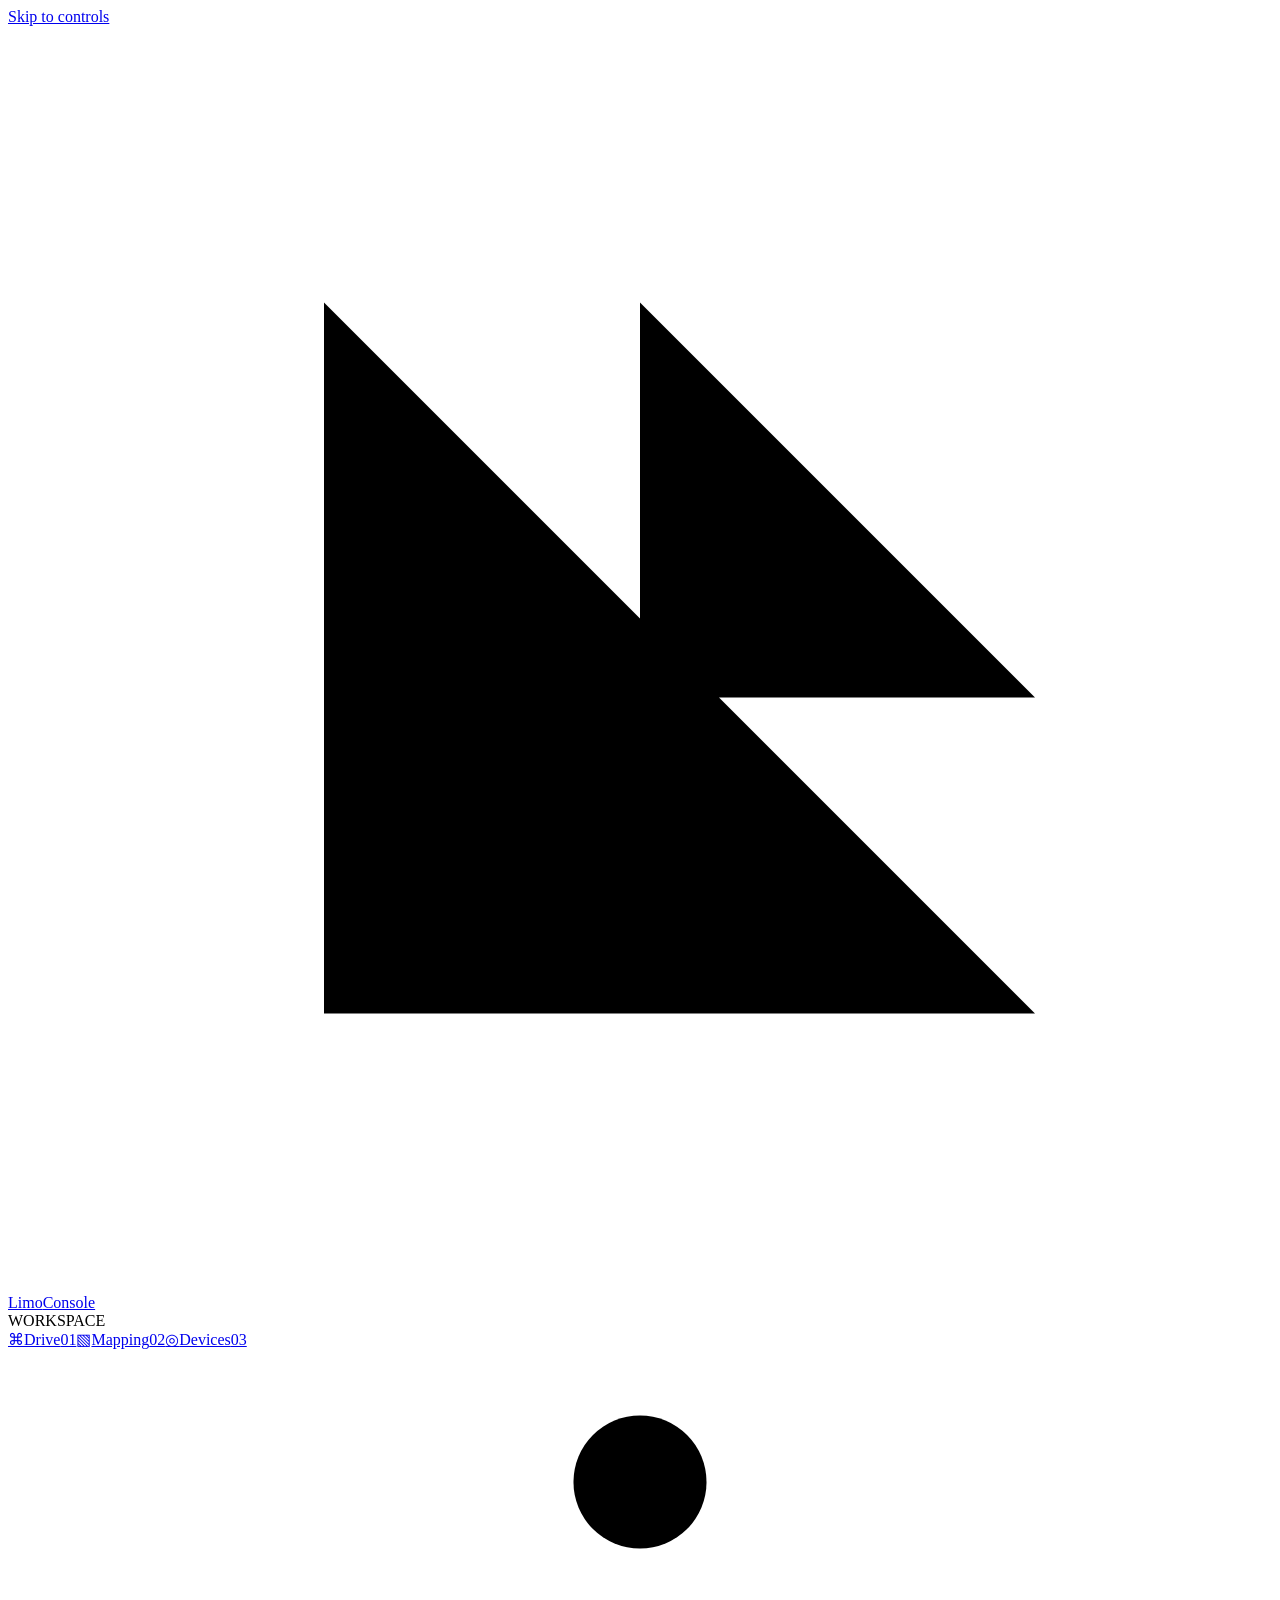
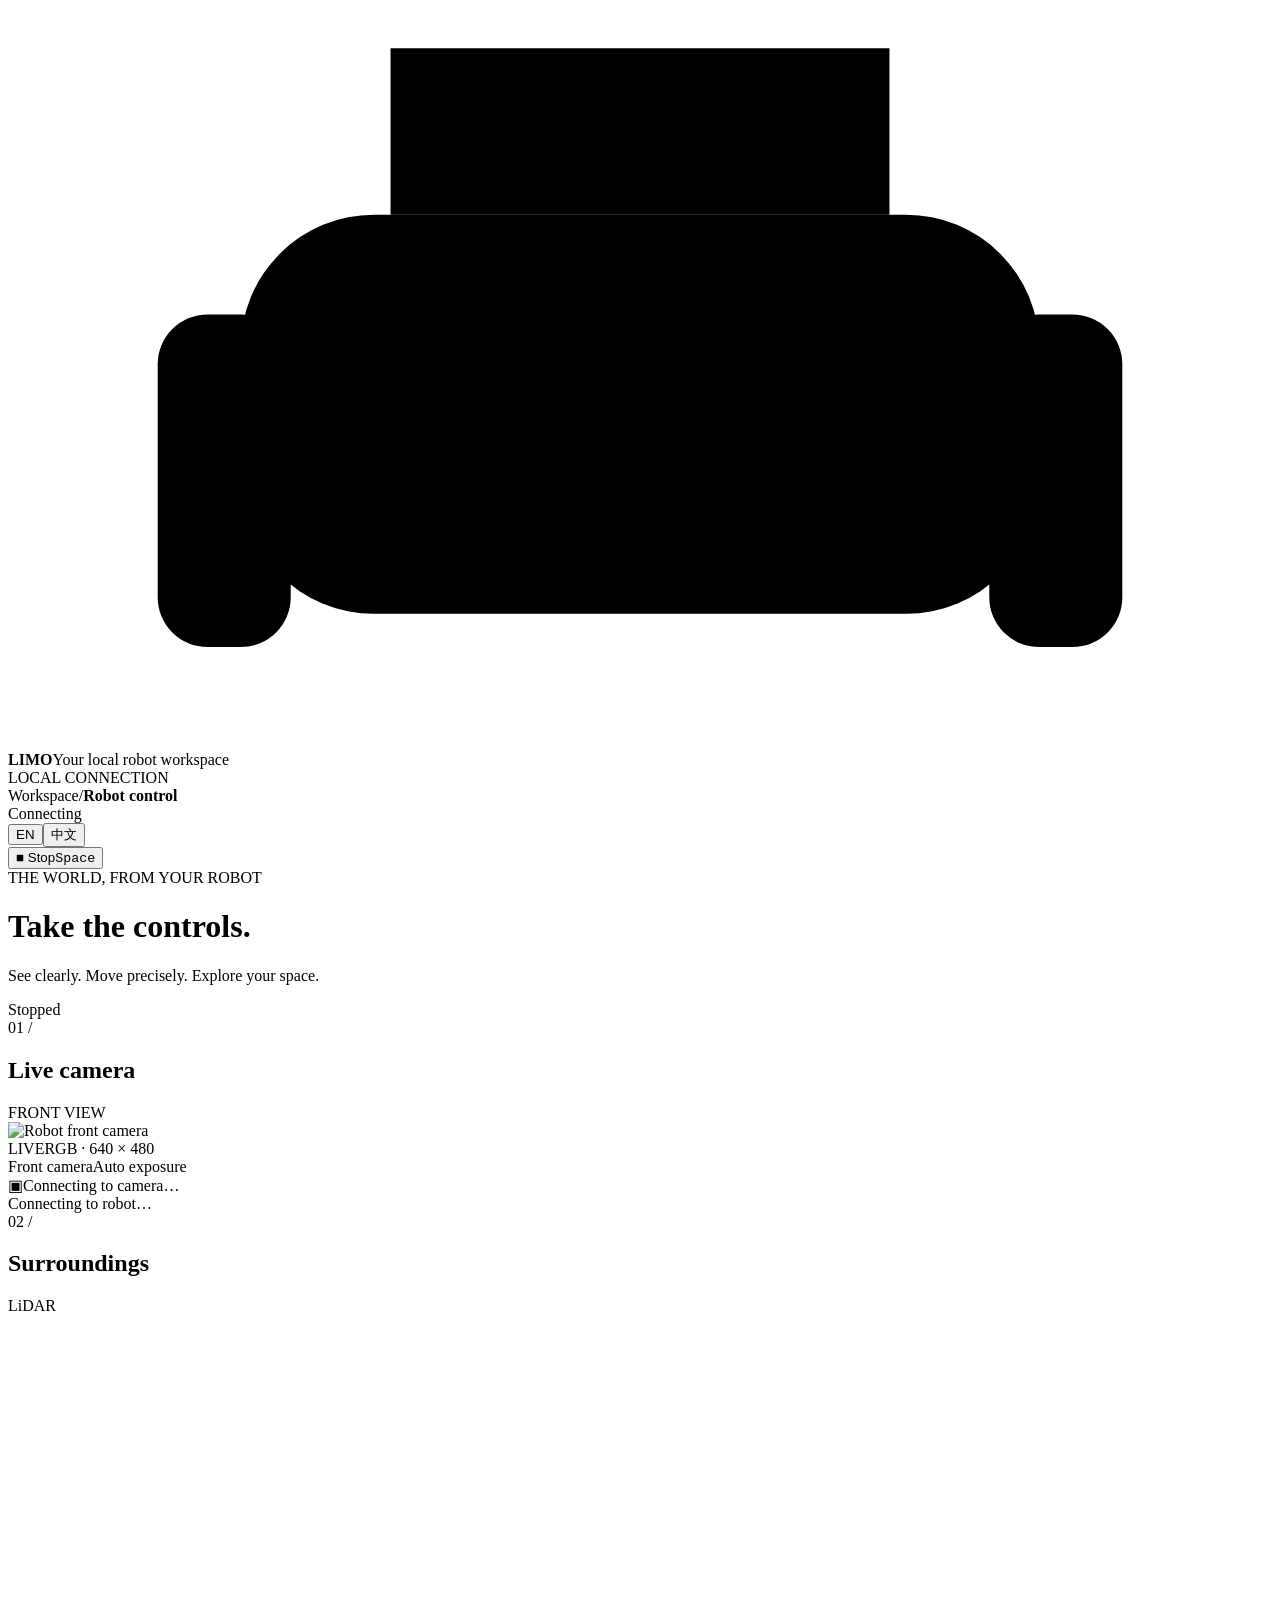
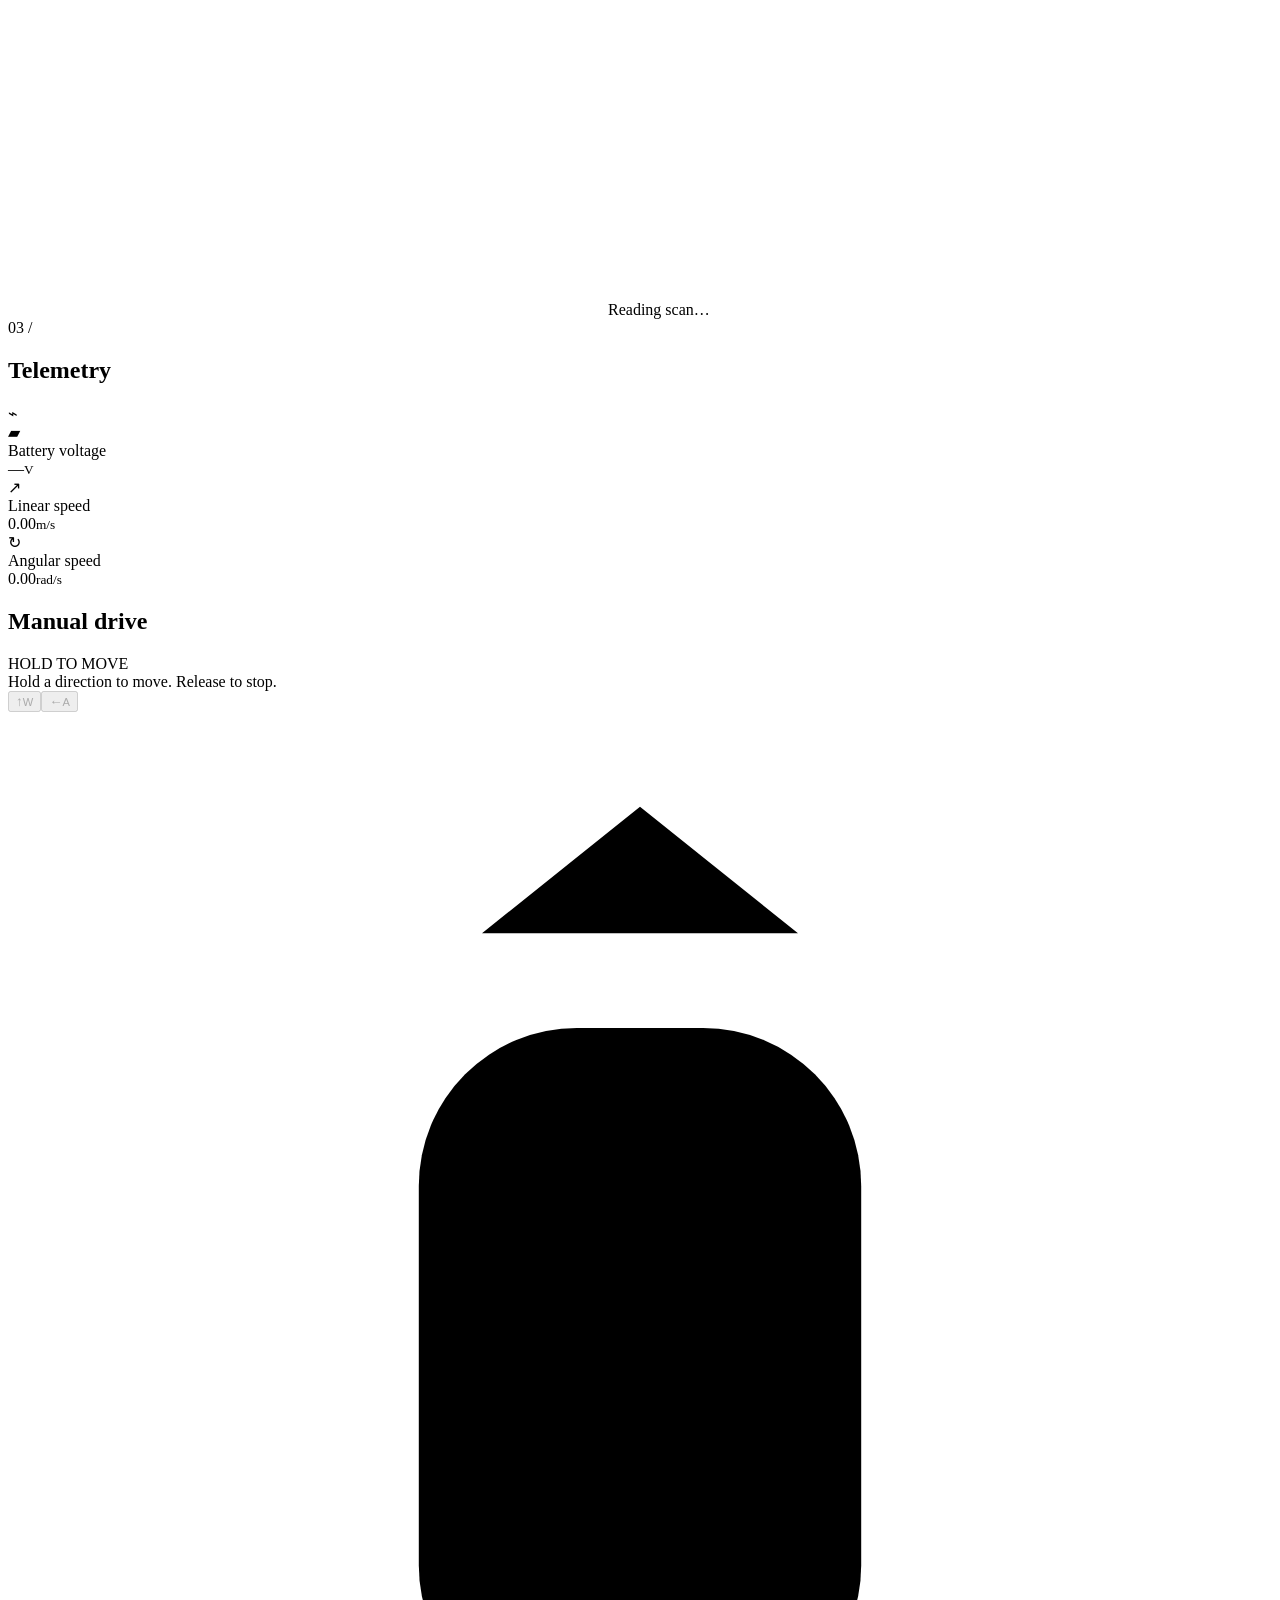
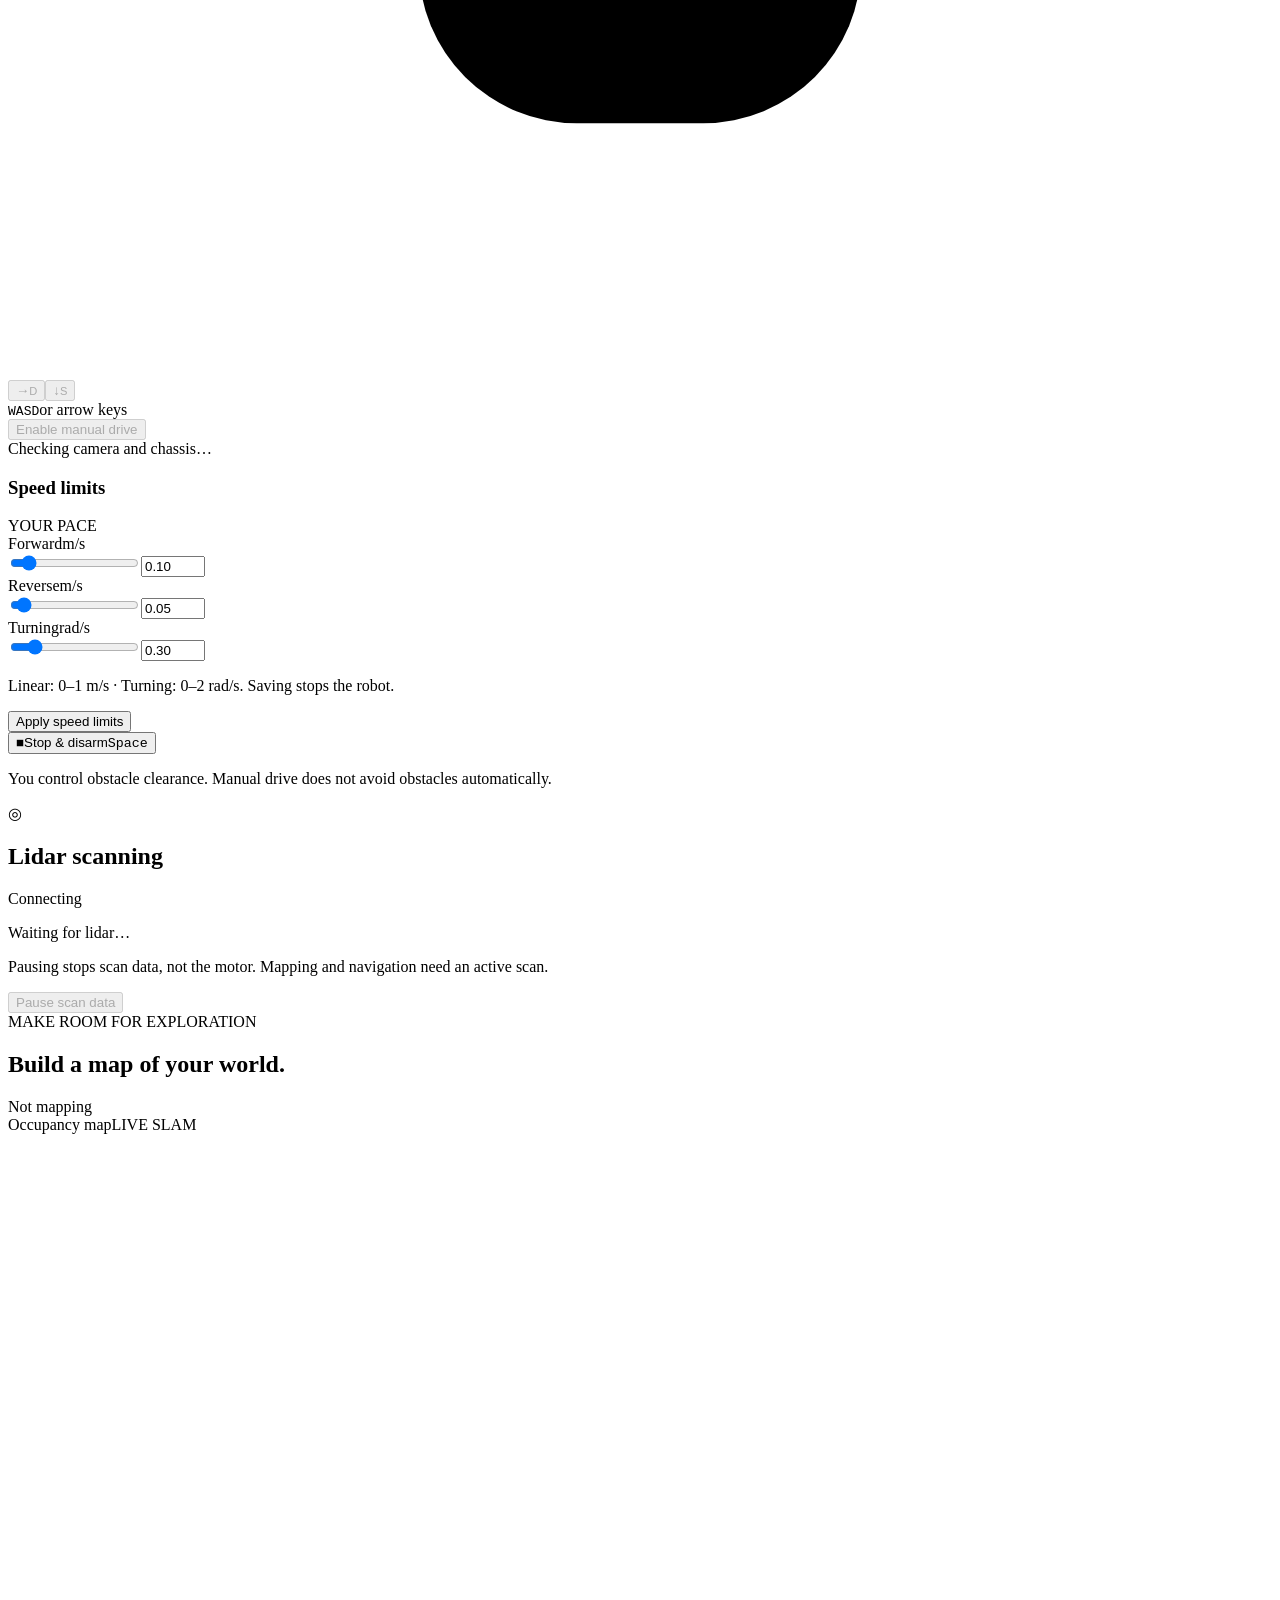
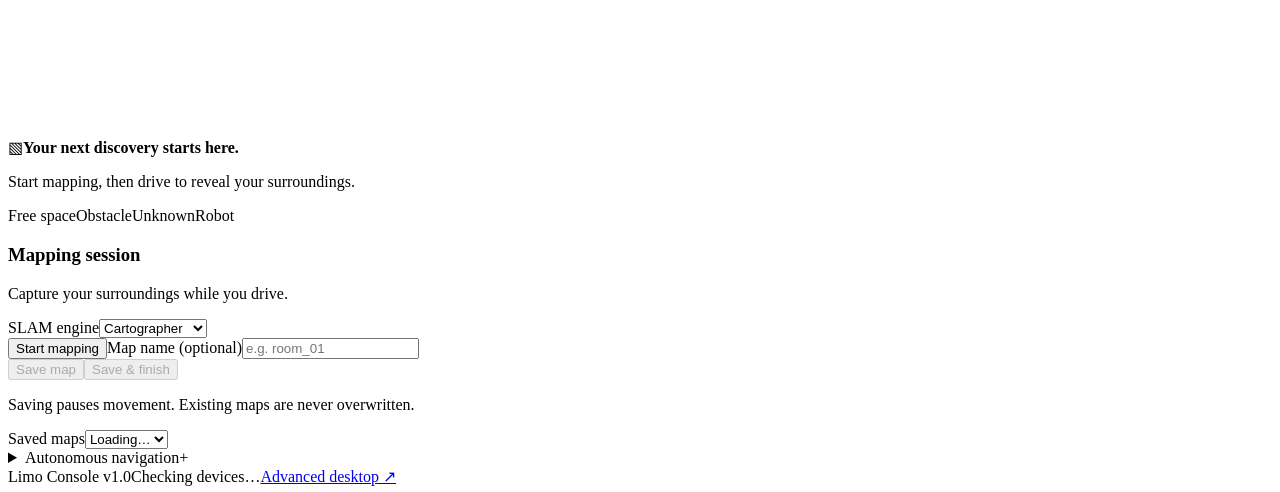
==== robot/web/index.html @ cd134be6 "Create Limo Console with bilingual interface and documentation" ====
<!doctype html>
<html lang="en">
  <head>
    <meta charset="utf-8" />
    <meta name="viewport" content="width=device-width, initial-scale=1" />
    <meta name="theme-color" content="#f4f6f8" />
    <meta
      name="description"
      content="Limo Console — a local control workspace for your LIMO robot."
    />
    <title>Limo Console</title>
    <link rel="stylesheet" href="/style.css" />
    <link
      rel="icon"
      href="data:image/svg+xml,%3Csvg xmlns='http://www.w3.org/2000/svg' viewBox='0 0 40 40'%3E%3Crect width='40' height='40' rx='12' fill='%230d8878'/%3E%3Cpath d='M12 11v18h17M20 11v10h9' fill='none' stroke='white' stroke-width='3.5'/%3E%3C/svg%3E"
    />
    <script src="/messages.js" defer></script>
    <script src="/i18n.js" defer></script>
    <script src="/app.js" defer></script>
  </head>
  <body>
    <a href="#live" class="skip-link" data-i18n="Skip to controls"
      >Skip to controls</a
    >
    <aside
      class="sidebar"
      aria-label="Workspace navigation"
      data-i18n-aria="Workspace navigation"
    >
      <a class="brand" href="#live" aria-label="Limo Console"
        ><span class="logo" aria-hidden="true"
          ><svg viewBox="0 0 32 32">
            <path d="M8 7v18h18M16 7v10h10" /></svg></span
        ><span>Limo<span class="brand-sub">Console</span></span></a
      >
      <div class="sidebar-section" data-i18n="WORKSPACE">WORKSPACE</div>
      <nav>
        <a href="#live" class="nav-link active"
          ><span class="nav-icon" aria-hidden="true">⌘</span
          ><span data-i18n="Drive">Drive</span
          ><span class="nav-index">01</span></a
        ><a href="#mapping" class="nav-link"
          ><span class="nav-icon" aria-hidden="true">▧</span
          ><span data-i18n="Mapping">Mapping</span
          ><span class="nav-index">02</span></a
        ><a href="#devices" class="nav-link"
          ><span class="nav-icon" aria-hidden="true">◎</span
          ><span data-i18n="Devices">Devices</span
          ><span class="nav-index">03</span></a
        >
      </nav>
      <div class="sidebar-bottom">
        <div class="robot-avatar" aria-hidden="true">
          <svg viewBox="0 0 76 60">
            <rect x="14" y="28" width="48" height="24" rx="8" />
            <rect x="9" y="34" width="8" height="20" rx="3" />
            <rect x="59" y="34" width="8" height="20" rx="3" />
            <path d="M23 28V18h30v10M38 18v-7" />
            <circle cx="38" cy="8" r="4" />
            <circle cx="29" cy="39" r="3" />
            <circle cx="47" cy="39" r="3" />
          </svg>
        </div>
        <strong>LIMO</strong
        ><span data-i18n="Your local robot workspace"
          >Your local robot workspace</span
        >
        <div class="local-label">
          <span class="dot live"></span
          ><span data-i18n="LOCAL CONNECTION">LOCAL CONNECTION</span>
        </div>
      </div>
    </aside>
    <div class="shell">
      <header class="topbar">
        <div class="breadcrumb">
          <span data-i18n="Workspace">Workspace</span><span>/</span
          ><strong data-i18n="Robot control">Robot control</strong>
        </div>
        <div class="header-actions">
          <div class="connection">
            <span id="dot" class="dot"></span
            ><span id="connection" data-i18n="Connecting">Connecting</span>
          </div>
          <div
            class="language-switch"
            role="group"
            aria-label="Language"
            data-i18n-aria="Language"
          >
            <button type="button" data-language="en" lang="en">EN</button
            ><button type="button" data-language="zh" lang="zh-CN">中文</button>
          </div>
          <button
            id="quickStop"
            class="quick-stop"
            data-i18n-aria="Stop robot"
            aria-label="Stop robot"
          >
            <span aria-hidden="true">■</span> <span data-i18n="Stop">Stop</span
            ><kbd data-i18n="Space">Space</kbd>
          </button>
        </div>
      </header>
      <main>
        <div class="page-heading">
          <div>
            <div class="eyebrow" data-i18n="THE WORLD, FROM YOUR ROBOT">
              THE WORLD, FROM YOUR ROBOT
            </div>
            <h1 data-i18n="Take the controls.">Take the controls.</h1>
            <p data-i18n="See clearly. Move precisely. Explore your space.">
              See clearly. Move precisely. Explore your space.
            </p>
          </div>
          <span class="pill" id="mode" data-i18n="Stopped">Stopped</span>
        </div>
        <div
          id="demoBanner"
          class="demo-banner"
          hidden
          data-i18n="Preview mode · Synthetic data · No robot is connected"
        >
          Preview mode · Synthetic data · No robot is connected
        </div>
        <div class="workspace-grid" id="live">
          <div class="observation-column">
            <section class="panel camera-panel">
              <div class="panel-title">
                <div>
                  <span class="section-number">01 /</span>
                  <h2 data-i18n="Live camera">Live camera</h2>
                </div>
                <span class="live-label"
                  ><i></i><span data-i18n="FRONT VIEW">FRONT VIEW</span></span
                >
              </div>
              <div class="feed">
                <img
                  id="camera"
                  alt="Robot front camera"
                  data-i18n-alt="Robot front camera"
                />
                <div class="camera-corners" aria-hidden="true"></div>
                <div class="feed-top">
                  <span class="feed-chip"
                    ><i></i><span data-i18n="LIVE">LIVE</span></span
                  ><span class="feed-chip secondary">RGB · 640 × 480</span>
                </div>
                <div class="feed-bottom">
                  <span data-i18n="Front camera">Front camera</span
                  ><span data-i18n="Auto exposure">Auto exposure</span>
                </div>
                <div id="cameraOffline" class="feed-overlay">
                  <span class="camera-placeholder" aria-hidden="true">▣</span
                  ><span data-i18n="Connecting to camera…"
                    >Connecting to camera…</span
                  >
                </div>
              </div>
              <div
                class="status"
                id="status"
                role="status"
                aria-live="polite"
                data-i18n="Connecting to robot…"
              >
                Connecting to robot…
              </div>
            </section>
            <div class="sensor-grid">
              <section class="panel radar-panel">
                <div class="panel-title">
                  <div>
                    <span class="section-number">02 /</span>
                    <h2 data-i18n="Surroundings">Surroundings</h2>
                  </div>
                  <span class="subtle-tag">LiDAR</span>
                </div>
                <div class="radar">
                  <canvas
                    id="lidar"
                    width="600"
                    height="600"
                    aria-label="Lidar top view; the robot faces up"
                    data-i18n-aria="Lidar top view; the robot faces up"
                  ></canvas
                  ><span
                    class="radar-info"
                    id="lidarInfo"
                    data-i18n="Reading scan…"
                    >Reading scan…</span
                  >
                </div>
              </section>
              <section class="panel telemetry-panel">
                <div class="panel-title">
                  <div>
                    <span class="section-number">03 /</span>
                    <h2 data-i18n="Telemetry">Telemetry</h2>
                  </div>
                  <span class="telemetry-pulse" aria-hidden="true">⌁</span>
                </div>
                <div class="telemetry">
                  <div class="metric">
                    <span class="metric-icon" aria-hidden="true">▰</span>
                    <div>
                      <div class="label" data-i18n="Battery voltage">
                        Battery voltage
                      </div>
                      <span class="value" id="battery">—</span><small>V</small>
                    </div>
                    <div class="sparkline" aria-hidden="true">
                      <i></i><i></i><i></i><i></i><i></i><i></i><i></i><i></i>
                    </div>
                  </div>
                  <div class="metric">
                    <span class="metric-icon" aria-hidden="true">↗</span>
                    <div>
                      <div class="label" data-i18n="Linear speed">
                        Linear speed
                      </div>
                      <span class="value" id="speed">0.00</span
                      ><small>m/s</small>
                    </div>
                  </div>
                  <div class="metric">
                    <span class="metric-icon" aria-hidden="true">↻</span>
                    <div>
                      <div class="label" data-i18n="Angular speed">
                        Angular speed
                      </div>
                      <span class="value" id="turn">0.00</span
                      ><small>rad/s</small>
                    </div>
                  </div>
                </div>
              </section>
            </div>
          </div>
          <section class="panel controls">
            <div class="panel-title">
              <div><h2 data-i18n="Manual drive">Manual drive</h2></div>
              <span class="subtle-tag" data-i18n="HOLD TO MOVE"
                >HOLD TO MOVE</span
              >
            </div>
            <div class="control-body">
              <div
                class="hint"
                data-i18n="Hold a direction to move. Release to stop."
              >
                Hold a direction to move. Release to stop.
              </div>
              <div class="dpad">
                <span></span
                ><button
                  class="drive"
                  data-dir="forward"
                  aria-label="Hold to move forward"
                  data-i18n-aria="Hold to move forward"
                  disabled
                >
                  <span>↑</span><small>W</small></button
                ><span></span
                ><button
                  class="drive"
                  data-dir="left"
                  aria-label="Hold to turn left"
                  data-i18n-aria="Hold to turn left"
                  disabled
                >
                  <span>←</span><small>A</small>
                </button>
                <div class="dpad-center" aria-hidden="true">
                  <svg viewBox="0 0 40 40">
                    <rect x="13" y="10" width="14" height="22" rx="5" />
                    <path d="m15 7 5-4 5 4M10 14v6m0 4v6m20-16v6m0 4v6" />
                  </svg>
                </div>
                <button
                  class="drive"
                  data-dir="right"
                  aria-label="Hold to turn right"
                  data-i18n-aria="Hold to turn right"
                  disabled
                >
                  <span>→</span><small>D</small></button
                ><span></span
                ><button
                  class="drive"
                  data-dir="back"
                  aria-label="Hold to reverse"
                  data-i18n-aria="Hold to reverse"
                  disabled
                >
                  <span>↓</span><small>S</small></button
                ><span></span>
              </div>
              <div class="keyboard-hint">
                <kbd>W</kbd><kbd>A</kbd><kbd>S</kbd><kbd>D</kbd
                ><span data-i18n="or arrow keys">or arrow keys</span>
              </div>
              <button
                id="arm"
                class="primary arm"
                disabled
                data-i18n="Enable manual drive"
              >
                Enable manual drive
              </button>
              <div
                class="drive-readiness"
                id="driveReadiness"
                data-i18n="Checking camera and chassis…"
              >
                Checking camera and chassis…
              </div>
              <form id="manualSpeedForm" class="speed-settings">
                <div class="speed-heading">
                  <h3 data-i18n="Speed limits">Speed limits</h3>
                  <span data-i18n="YOUR PACE">YOUR PACE</span>
                </div>
                <div class="speed-label">
                  <label for="forwardSpeed" data-i18n="Forward">Forward</label
                  ><span>m/s</span>
                </div>
                <div class="speed-row">
                  <input
                    id="forwardSpeedRange"
                    aria-label="Forward speed slider"
                    data-i18n-aria="Forward speed slider"
                    type="range"
                    min="0"
                    max="1"
                    step="0.01"
                    value="0.10"
                  /><input
                    id="forwardSpeed"
                    aria-label="Maximum forward speed in meters per second"
                    data-i18n-aria="Maximum forward speed in meters per second"
                    type="number"
                    min="0"
                    max="1"
                    step="0.01"
                    value="0.10"
                    required
                  />
                </div>
                <div class="speed-label">
                  <label for="reverseSpeed" data-i18n="Reverse">Reverse</label
                  ><span>m/s</span>
                </div>
                <div class="speed-row">
                  <input
                    id="reverseSpeedRange"
                    aria-label="Reverse speed slider"
                    data-i18n-aria="Reverse speed slider"
                    type="range"
                    min="0"
                    max="1"
                    step="0.01"
                    value="0.05"
                  /><input
                    id="reverseSpeed"
                    aria-label="Maximum reverse speed in meters per second"
                    data-i18n-aria="Maximum reverse speed in meters per second"
                    type="number"
                    min="0"
                    max="1"
                    step="0.01"
                    value="0.05"
                    required
                  />
                </div>
                <div class="speed-label">
                  <label for="angularSpeed" data-i18n="Turning">Turning</label
                  ><span>rad/s</span>
                </div>
                <div class="speed-row">
                  <input
                    id="angularSpeedRange"
                    aria-label="Turning speed slider"
                    data-i18n-aria="Turning speed slider"
                    type="range"
                    min="0"
                    max="2"
                    step="0.01"
                    value="0.30"
                  /><input
                    id="angularSpeed"
                    aria-label="Maximum turning speed in radians per second"
                    data-i18n-aria="Maximum turning speed in radians per second"
                    type="number"
                    min="0"
                    max="2"
                    step="0.01"
                    value="0.30"
                    required
                  />
                </div>
                <p
                  class="setting-note"
                  data-i18n="Linear: 0–1 m/s · Turning: 0–2 rad/s. Saving stops the robot."
                >
                  Linear: 0–1 m/s · Turning: 0–2 rad/s. Saving stops the robot.
                </p>
                <button
                  id="saveManualSpeed"
                  type="submit"
                  class="secondary"
                  data-i18n="Apply speed limits"
                >
                  Apply speed limits
                </button>
                <div id="speedApplied" class="nav-detail"></div>
                <div id="speedFeedback" class="nav-detail" role="status"></div>
              </form>
              <button id="stop" class="stop">
                <span class="stop-icon" aria-hidden="true">■</span
                ><span data-i18n="Stop & disarm">Stop & disarm</span
                ><kbd data-i18n="Space">Space</kbd>
              </button>
              <p
                class="notice"
                data-i18n="You control obstacle clearance. Manual drive does not avoid obstacles automatically."
              >
                You control obstacle clearance. Manual drive does not avoid
                obstacles automatically.
              </p>
              <span id="driveSpeedHint" class="sr-only"></span>
            </div>
          </section>
        </div>
        <section
          class="panel device-bar"
          id="devices"
          aria-labelledby="lidarHeading"
        >
          <div class="device-symbol" aria-hidden="true">◎</div>
          <div class="device-copy">
            <div class="device-heading">
              <h2 id="lidarHeading" data-i18n="Lidar scanning">
                Lidar scanning
              </h2>
              <span id="lidarState" class="device-tag" data-i18n="Connecting"
                >Connecting</span
              >
            </div>
            <p id="lidarDetail" data-i18n="Waiting for lidar…">
              Waiting for lidar…
            </p>
            <p
              class="device-note"
              data-i18n="Pausing stops scan data, not the motor. Mapping and navigation need an active scan."
            >
              Pausing stops scan data, not the motor. Mapping and navigation
              need an active scan.
            </p>
          </div>
          <div class="device-actions">
            <button
              id="pauseLidar"
              class="secondary"
              disabled
              data-i18n="Pause scan data"
            >
              Pause scan data</button
            ><button
              id="resumeLidar"
              class="primary"
              hidden
              disabled
              data-i18n="Resume scan data"
            >
              Resume scan data</button
            ><span id="lidarFeedback" role="status" aria-live="polite"></span>
          </div>
        </section>
        <section
          class="mapping-section"
          id="mapping"
          aria-labelledby="mappingHeading"
        >
          <div class="section-heading">
            <div>
              <div class="eyebrow" data-i18n="MAKE ROOM FOR EXPLORATION">
                MAKE ROOM FOR EXPLORATION
              </div>
              <h2 id="mappingHeading" data-i18n="Build a map of your world.">
                Build a map of your world.
              </h2>
            </div>
            <span id="mappingPhase" class="device-tag" data-i18n="Not mapping"
              >Not mapping</span
            >
          </div>
          <div class="panel navigation-layout">
            <div class="map-area">
              <div class="map-toolbar">
                <span class="map-dot"></span
                ><span data-i18n="Occupancy map">Occupancy map</span
                ><span class="map-toolbar-right" data-i18n="LIVE SLAM"
                  >LIVE SLAM</span
                >
              </div>
              <div class="map-wrap">
                <canvas
                  id="navMap"
                  width="1000"
                  height="600"
                  tabindex="0"
                  aria-label="Live map; clicking is disabled until navigation goals are enabled"
                  data-i18n-aria="Live map; clicking is disabled until navigation goals are enabled"
                ></canvas>
                <div id="mapEmpty" class="map-empty">
                  <span aria-hidden="true">▧</span
                  ><strong data-i18n="Your next discovery starts here."
                    >Your next discovery starts here.</strong
                  >
                  <p
                    data-i18n="Start mapping, then drive to reveal your surroundings."
                  >
                    Start mapping, then drive to reveal your surroundings.
                  </p>
                </div>
              </div>
              <div class="map-legend">
                <span
                  ><i class="legend-free"></i
                  ><span data-i18n="Free space">Free space</span></span
                ><span
                  ><i class="legend-wall"></i
                  ><span data-i18n="Obstacle">Obstacle</span></span
                ><span
                  ><i class="legend-unknown"></i
                  ><span data-i18n="Unknown">Unknown</span></span
                ><span
                  ><i class="legend-robot"></i
                  ><span data-i18n="Robot">Robot</span></span
                >
              </div>
              <div class="map-dimensions" id="mappingDimensions"></div>
              <div class="map-progress" id="mappingStatus" role="status"></div>
            </div>
            <div class="mapping-controls">
              <h3 data-i18n="Mapping session">Mapping session</h3>
              <p
                class="setting-note"
                data-i18n="Capture your surroundings while you drive."
              >
                Capture your surroundings while you drive.
              </p>
              <label for="mappingEngine" data-i18n="SLAM engine"
                >SLAM engine</label
              ><select id="mappingEngine">
                <option value="cartographer">Cartographer</option>
                <option value="slam_toolbox">SLAM Toolbox</option>
              </select>
              <div id="mappingEngineStatus" class="nav-detail"></div>
              <button
                id="startMapping"
                class="primary"
                data-i18n="Start mapping"
              >
                Start mapping</button
              ><label for="mapName" data-i18n="Map name (optional)"
                >Map name (optional)</label
              ><input
                id="mapName"
                type="text"
                maxlength="64"
                placeholder="e.g. room_01"
                data-i18n-placeholder="e.g. room_01"
                autocomplete="off"
              />
              <div class="map-action-row">
                <button
                  id="saveMapping"
                  class="secondary"
                  disabled
                  data-i18n="Save map"
                >
                  Save map</button
                ><button
                  id="stopMapping"
                  class="secondary"
                  disabled
                  data-i18n="Save & finish"
                >
                  Save & finish
                </button>
              </div>
              <p
                class="setting-note"
                data-i18n="Saving pauses movement. Existing maps are never overwritten."
              >
                Saving pauses movement. Existing maps are never overwritten.
              </p>
              <div
                id="mapSaveResult"
                class="map-save-result"
                role="status"
              ></div>
              <div class="saved-maps">
                <label for="savedMaps" data-i18n="Saved maps">Saved maps</label
                ><select
                  id="savedMaps"
                  aria-label="Saved maps"
                  data-i18n-aria="Saved maps"
                >
                  <option value="" data-i18n="Loading…">
                    Loading…
                  </option></select
                ><a id="downloadMap" class="download-map" hidden
                  ><span data-i18n="Download map ZIP">Download map ZIP</span
                  ><span aria-hidden="true">↓</span></a
                >
              </div>
              <details id="navigation" class="advanced-navigation">
                <summary>
                  <span data-i18n="Autonomous navigation"
                    >Autonomous navigation</span
                  ><span>+</span>
                </summary>
                <div class="nav-controls">
                  <span id="navPhase" class="nav-detail"></span
                  ><button
                    id="applyMapping"
                    hidden
                    data-i18n="Apply selected engine"
                  >
                    Apply selected engine</button
                  ><button
                    id="prepareNav"
                    class="secondary"
                    data-i18n="Enable navigation"
                  >
                    Enable navigation</button
                  ><label class="goal-opt-in"
                    ><input type="checkbox" id="enableMapGoals" /><span
                      data-i18n="Allow map clicks to send driving goals"
                      >Allow map clicks to send driving goals</span
                    ></label
                  ><button
                    id="exploreNav"
                    class="secondary"
                    disabled
                    data-i18n="Explore automatically"
                  >
                    Explore automatically
                  </button>
                  <p
                    class="setting-note"
                    data-i18n="Robot will move. Each exploration run is limited to 2 minutes or 6 meters."
                  >
                    Robot will move. Each exploration run is limited to 2
                    minutes or 6 meters.
                  </p>
                  <div id="exploreInfo" class="nav-detail"></div>
                  <div class="nav-status" id="navStatus" role="status"></div>
                  <label for="returnMode" data-i18n="Return mode"
                    >Return mode</label
                  ><select id="returnMode">
                    <option value="auto" data-i18n="Auto · reverse when clear">
                      Auto · reverse when clear
                    </option>
                    <option value="forward" data-i18n="Turn and drive forward">
                      Turn and drive forward
                    </option>
                    <option value="reverse" data-i18n="Reverse only">
                      Reverse only
                    </option></select
                  ><button
                    id="returnHome"
                    class="secondary"
                    disabled
                    data-i18n="Return along route"
                  >
                    Return along route</button
                  ><button
                    id="navStop"
                    class="danger-outline"
                    data-i18n="Stop navigation"
                  >
                    Stop navigation
                  </button>
                  <div class="nav-detail" id="returnInfo"></div>
                  <div class="nav-detail" id="targetInfo"></div>
                </div>
              </details>
            </div>
          </div>
        </section>
        <footer>
          <span class="footer-brand">Limo Console <span>v1.0</span></span
          ><span id="sensors" data-i18n="Checking devices…"
            >Checking devices…</span
          ><a
            id="desktop"
            href="http://127.0.0.1:16080/vnc.html?autoconnect=true&amp;resize=scale"
            target="_blank"
            rel="noopener"
            data-i18n="Advanced desktop ↗"
            >Advanced desktop ↗</a
          >
        </footer>
      </main>
    </div>
  </body>
</html>
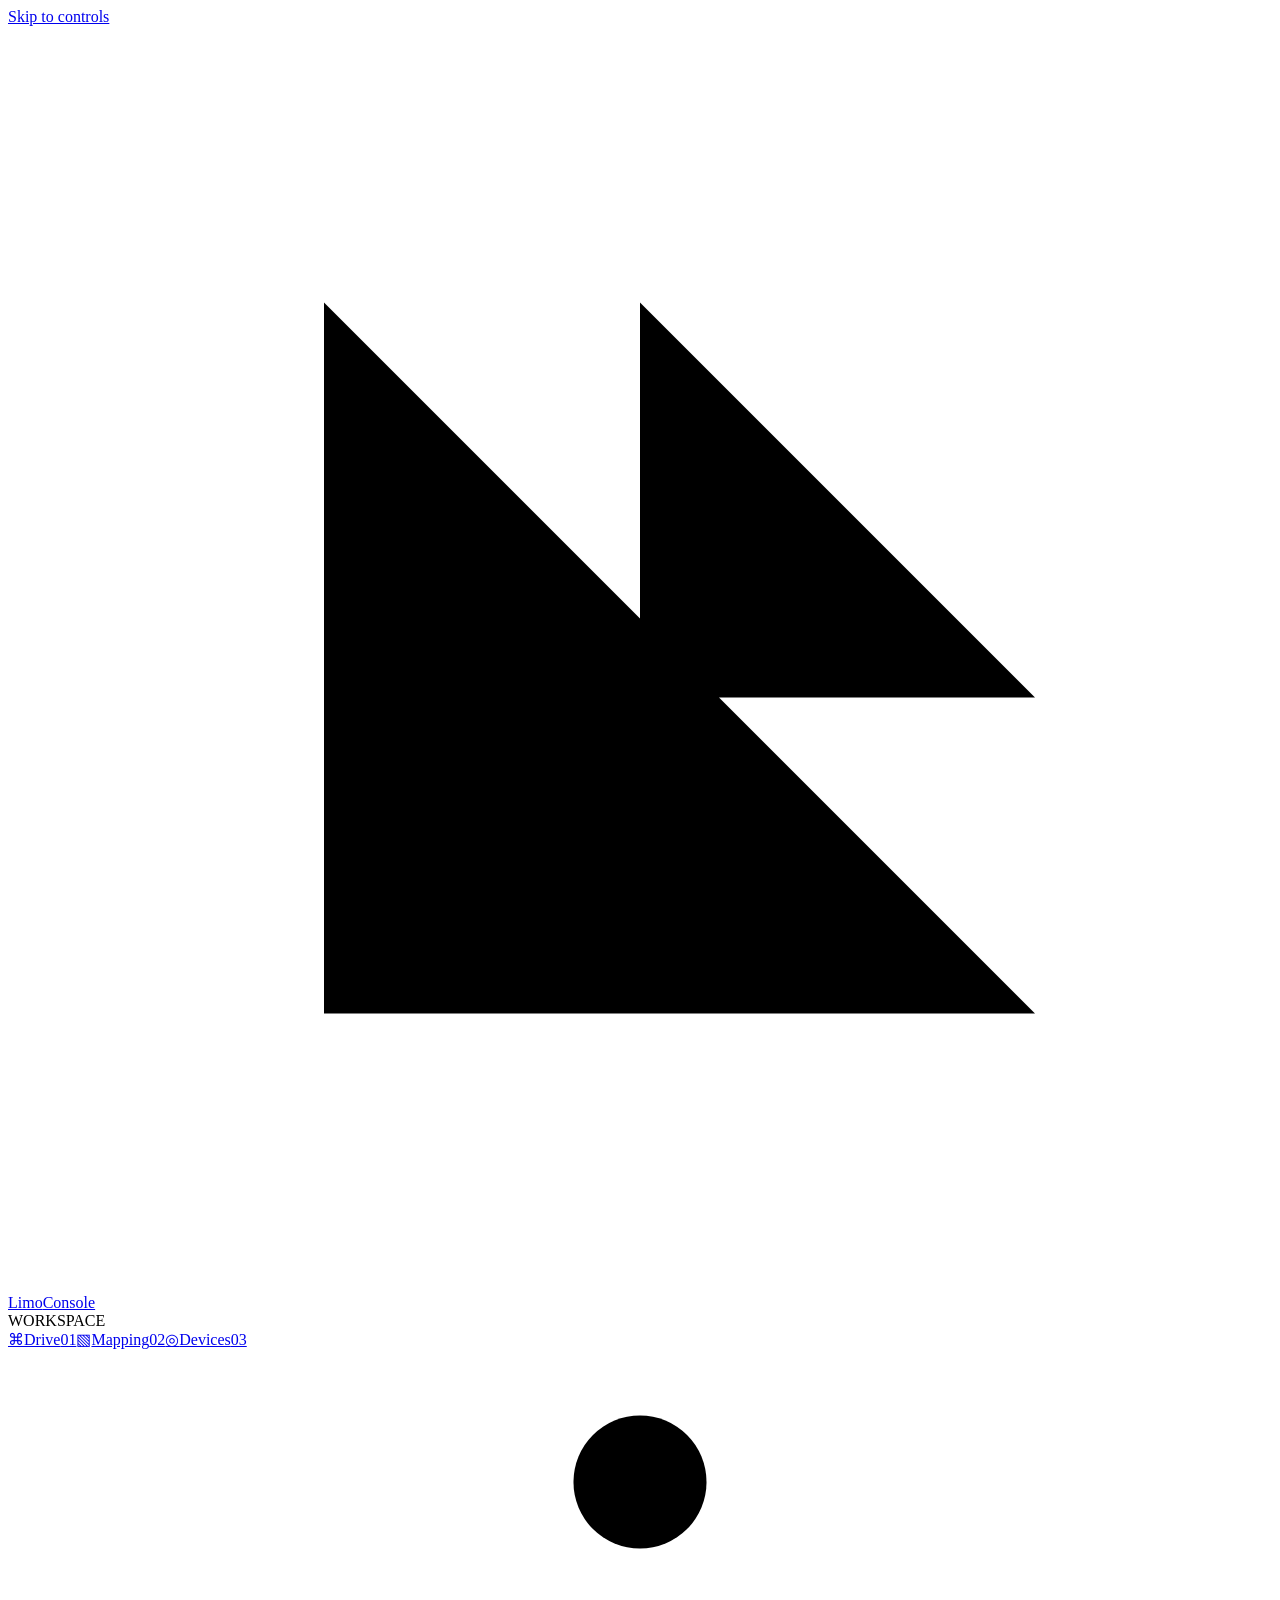
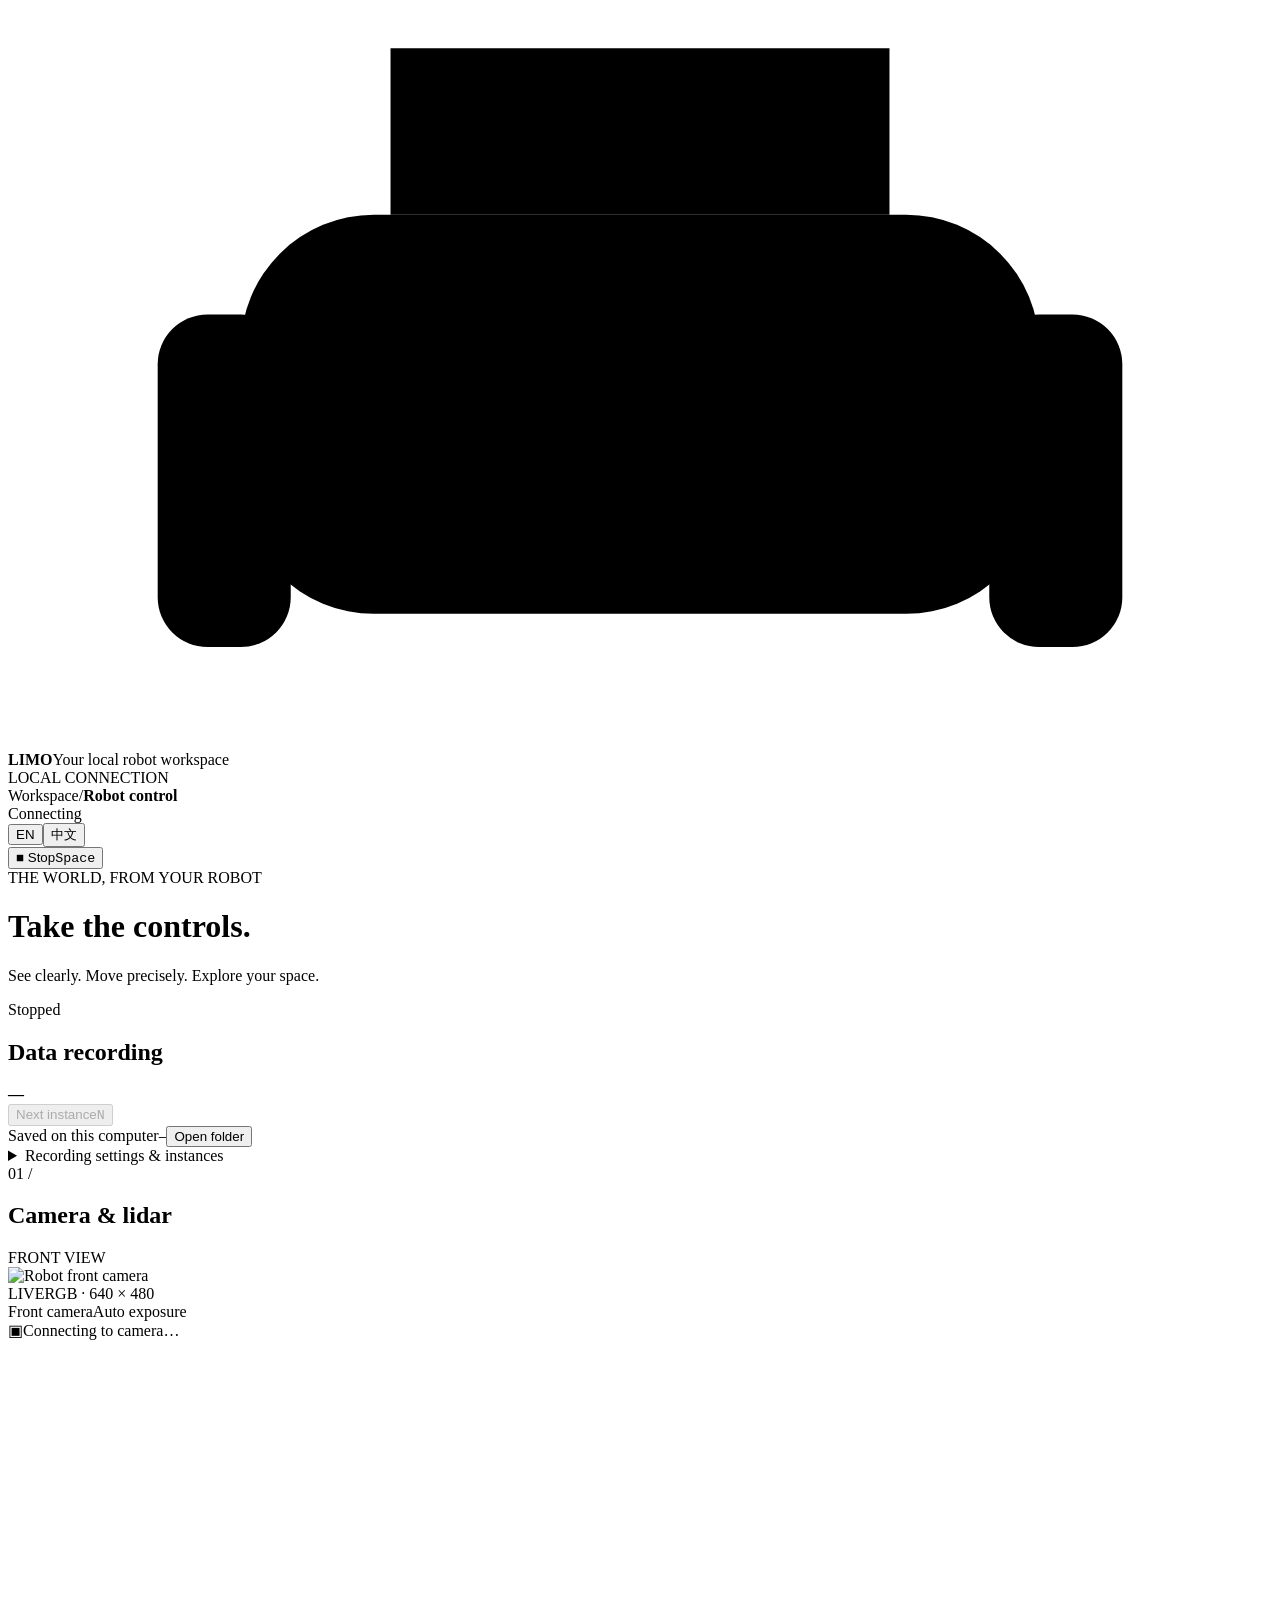
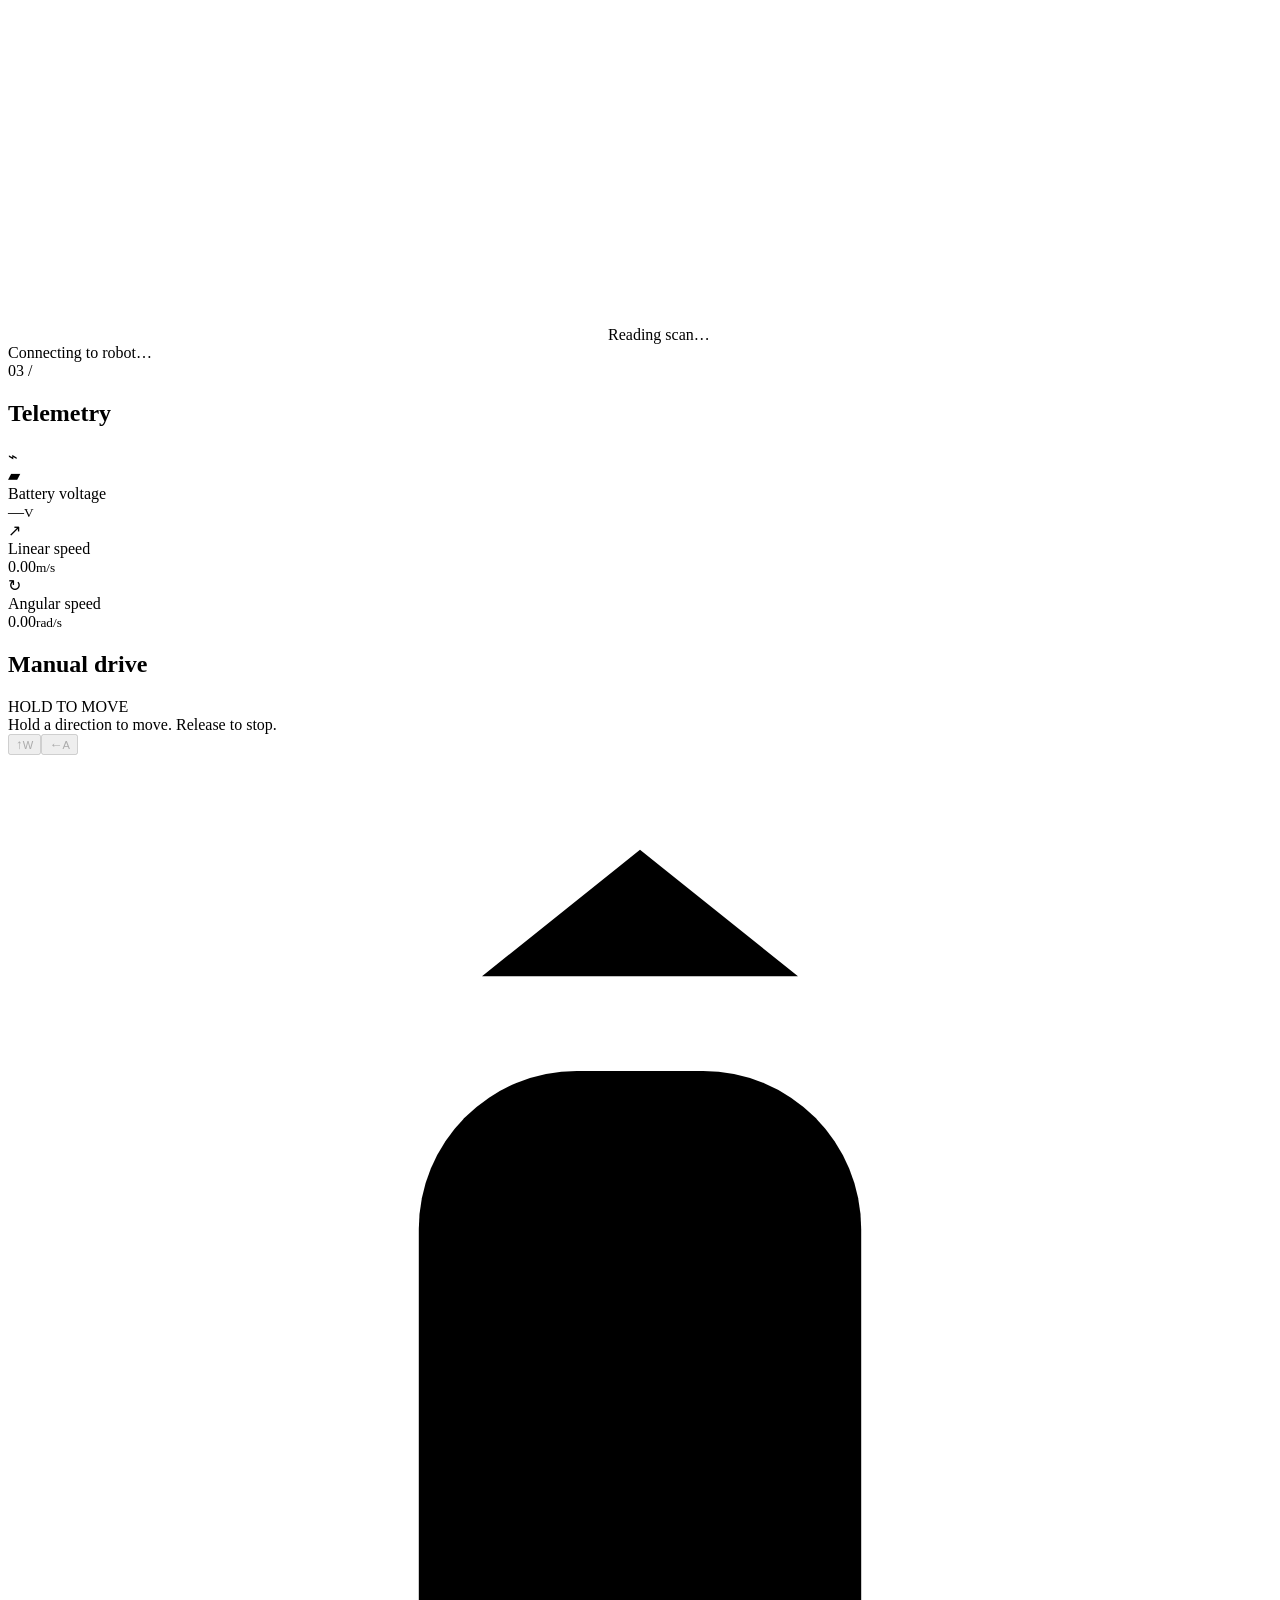
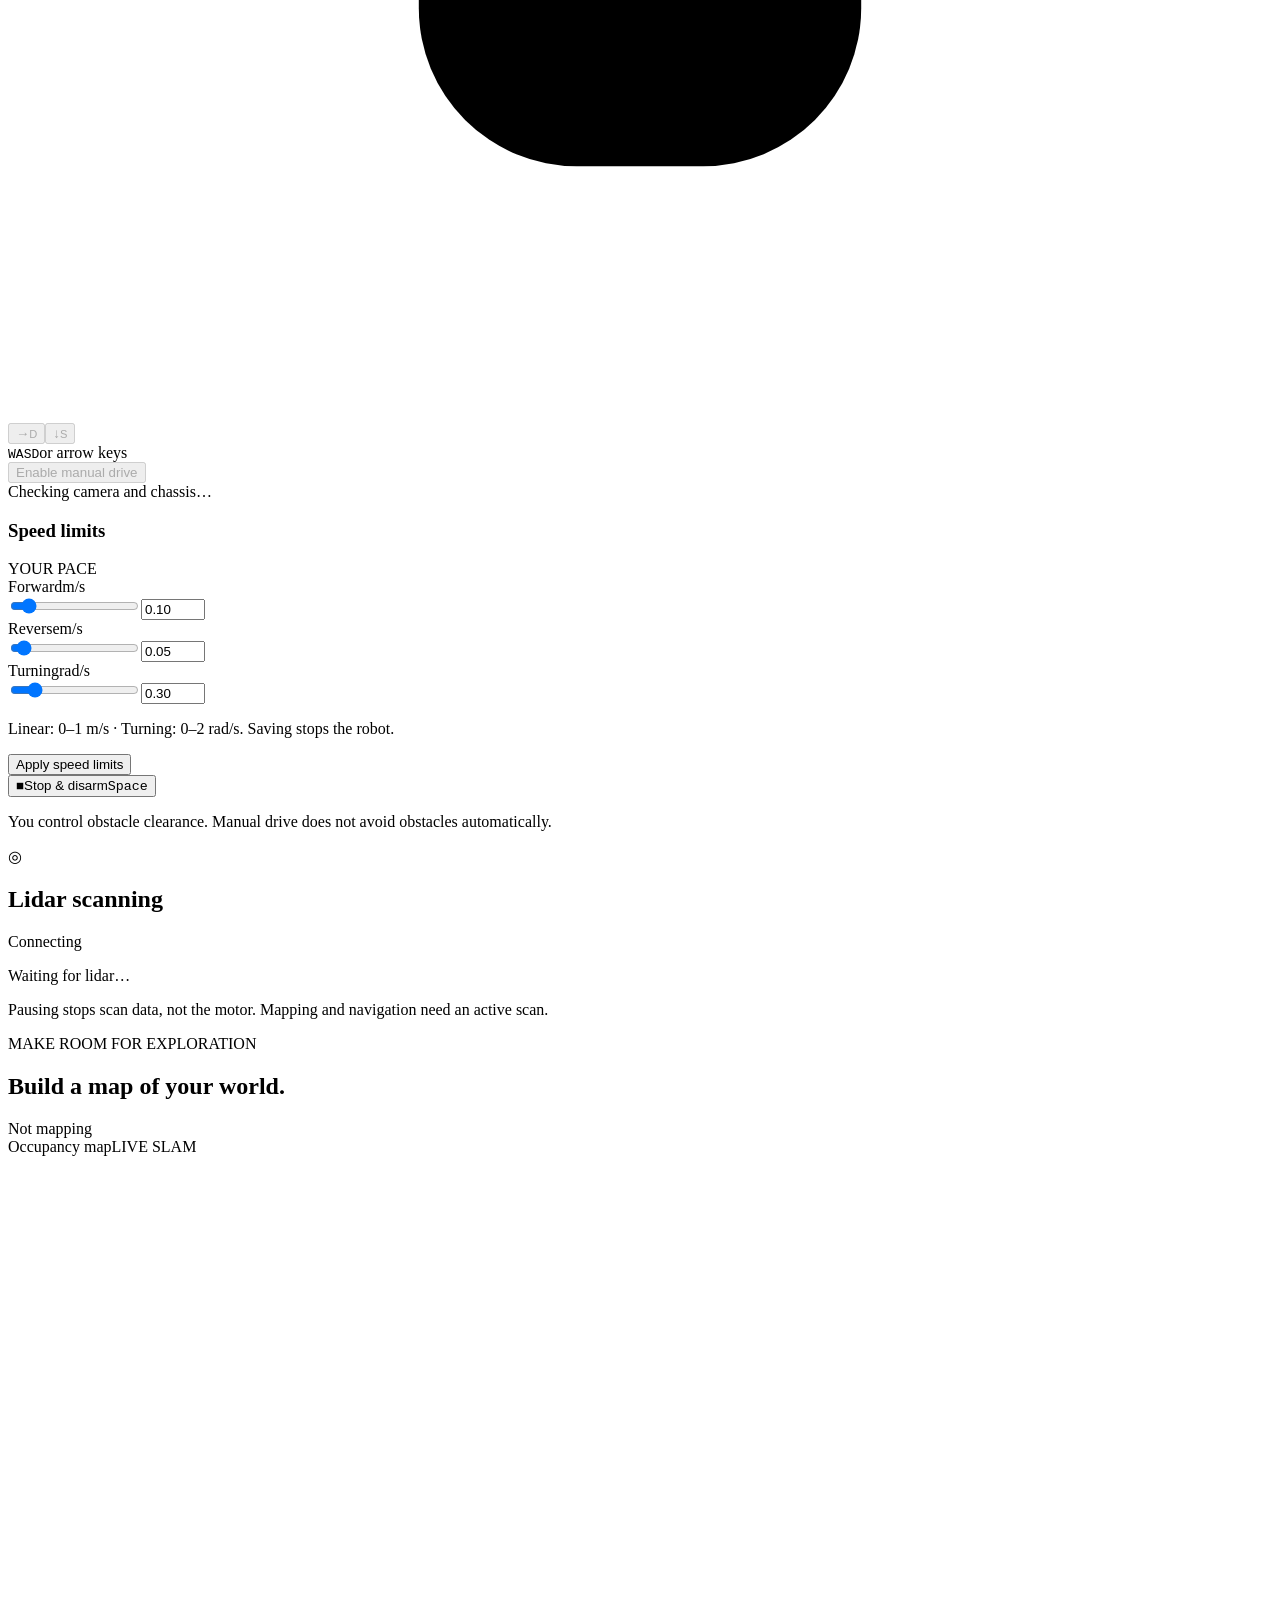
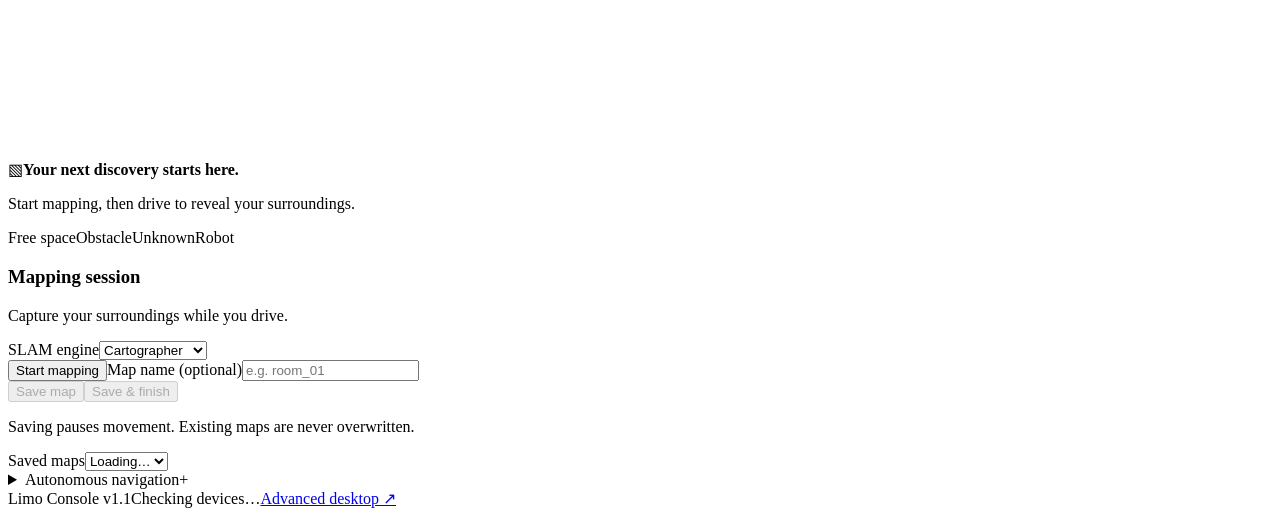
==== commit be541590: "Add automatic recording, instance boundaries and combined sensor view" ====
--- a/robot/web/index.html
+++ b/robot/web/index.html
@@ -17,6 +17,7 @@
     <script src="/messages.js" defer></script>
     <script src="/i18n.js" defer></script>
     <script src="/app.js" defer></script>
+    <script src="/recording.js" defer></script>
   </head>
   <body>
     <a href="#live" class="skip-link" data-i18n="Skip to controls"
@@ -123,61 +124,149 @@
         >
           Preview mode · Synthetic data · No robot is connected
         </div>
+        <section
+          id="recording"
+          class="panel recording-strip"
+          aria-labelledby="recordingHeading"
+        >
+          <div class="recording-main">
+            <div>
+              <h2 id="recordingHeading" data-i18n="Data recording">
+                Data recording
+              </h2>
+              <span id="recordingState" role="status" aria-live="polite"></span>
+            </div>
+            <div class="instance-info">
+              <strong id="instanceLabel">—</strong
+              ><span id="recordingMetrics"></span>
+            </div>
+            <button id="nextInstance" class="primary" disabled>
+              <span data-i18n="Next instance">Next instance</span><kbd>N</kbd>
+            </button>
+          </div>
+          <div class="recording-path">
+            <span data-i18n="Saved on this computer"
+              >Saved on this computer</span
+            ><code id="recordingPath">—</code
+            ><button
+              id="openRecordingFolder"
+              class="text-button"
+              data-i18n="Open folder"
+            >
+              Open folder
+            </button>
+          </div>
+          <div id="recordingError" class="error" role="status"></div>
+          <div id="archiveProgress" class="nav-detail"></div>
+          <details class="recording-options">
+            <summary data-i18n="Recording settings & instances">
+              Recording settings &amp; instances
+            </summary>
+            <div class="recording-settings-grid">
+              <label
+                ><span data-i18n="Format">Format</span
+                ><select id="recordingFormat">
+                  <option value="h264" data-i18n="H.264 video (compressed)">
+                    H.264 video (compressed)
+                  </option>
+                  <option value="ffv1" data-i18n="FFV1 video (lossless)">
+                    FFV1 video (lossless)
+                  </option>
+                  <option value="png" data-i18n="PNG frames (lossless)">
+                    PNG frames (lossless)
+                  </option>
+                </select></label
+              ><label
+                ><span data-i18n="Resolution">Resolution</span
+                ><select id="recordingResolution">
+                  <option value="640x480">640 × 480</option>
+                </select></label
+              ><label
+                ><span data-i18n="Frame rate">Frame rate</span
+                ><select id="recordingFps">
+                  <option>5</option>
+                  <option selected>10</option>
+                  <option>15</option>
+                  <option>30</option>
+                </select></label
+              ><button
+                id="applyRecordingProfile"
+                class="secondary"
+                data-i18n="Use for next instance"
+              >
+                Use for next instance
+              </button>
+            </div>
+            <p
+              class="setting-note"
+              data-i18n="Profile changes require a stopped robot. Images are never saved on the robot."
+            >
+              Profile changes require a stopped robot. Images are never saved on
+              the robot.
+            </p>
+            <input
+              id="instanceName"
+              maxlength="120"
+              placeholder="Optional label for the next instance"
+              data-i18n-placeholder="Optional label for the next instance"
+            />
+            <div class="recording-action-row">
+              <button
+                id="retryRecording"
+                class="secondary"
+                data-i18n="Retry recording"
+              >
+                Retry recording</button
+              ><button
+                id="finishRecording"
+                class="danger-outline"
+                data-i18n="Stop & finish recording"
+              >
+                Stop &amp; finish recording
+              </button>
+            </div>
+            <ol id="instanceList"></ol>
+          </details>
+        </section>
         <div class="workspace-grid" id="live">
           <div class="observation-column">
             <section class="panel camera-panel">
               <div class="panel-title">
                 <div>
                   <span class="section-number">01 /</span>
-                  <h2 data-i18n="Live camera">Live camera</h2>
+                  <h2 data-i18n="Camera & lidar">Camera &amp; lidar</h2>
                 </div>
                 <span class="live-label"
                   ><i></i><span data-i18n="FRONT VIEW">FRONT VIEW</span></span
                 >
               </div>
-              <div class="feed">
-                <img
-                  id="camera"
-                  alt="Robot front camera"
-                  data-i18n-alt="Robot front camera"
-                />
-                <div class="camera-corners" aria-hidden="true"></div>
-                <div class="feed-top">
-                  <span class="feed-chip"
-                    ><i></i><span data-i18n="LIVE">LIVE</span></span
-                  ><span class="feed-chip secondary">RGB · 640 × 480</span>
-                </div>
-                <div class="feed-bottom">
-                  <span data-i18n="Front camera">Front camera</span
-                  ><span data-i18n="Auto exposure">Auto exposure</span>
-                </div>
-                <div id="cameraOffline" class="feed-overlay">
-                  <span class="camera-placeholder" aria-hidden="true">▣</span
-                  ><span data-i18n="Connecting to camera…"
-                    >Connecting to camera…</span
-                  >
-                </div>
-              </div>
-              <div
-                class="status"
-                id="status"
-                role="status"
-                aria-live="polite"
-                data-i18n="Connecting to robot…"
-              >
-                Connecting to robot…
-              </div>
-            </section>
-            <div class="sensor-grid">
-              <section class="panel radar-panel">
-                <div class="panel-title">
-                  <div>
-                    <span class="section-number">02 /</span>
-                    <h2 data-i18n="Surroundings">Surroundings</h2>
+              <div class="perception-grid">
+                <div class="feed">
+                  <img
+                    id="camera"
+                    alt="Robot front camera"
+                    data-i18n-alt="Robot front camera"
+                  />
+                  <div class="camera-corners" aria-hidden="true"></div>
+                  <div class="feed-top">
+                    <span class="feed-chip"
+                      ><i></i><span data-i18n="LIVE">LIVE</span></span
+                    ><span class="feed-chip secondary" id="cameraResolution"
+                      >RGB · 640 × 480</span
+                    >
                   </div>
-                  <span class="subtle-tag">LiDAR</span>
-                </div>
-                <div class="radar">
+                  <div class="feed-bottom">
+                    <span data-i18n="Front camera">Front camera</span
+                    ><span data-i18n="Auto exposure">Auto exposure</span>
+                  </div>
+                  <div id="cameraOffline" class="feed-overlay">
+                    <span class="camera-placeholder" aria-hidden="true">▣</span
+                    ><span data-i18n="Connecting to camera…"
+                      >Connecting to camera…</span
+                    >
+                  </div>
+                </div>
+                <div class="radar integrated-radar">
                   <canvas
                     id="lidar"
                     width="600"
@@ -192,7 +281,18 @@
                     >Reading scan…</span
                   >
                 </div>
-              </section>
+              </div>
+              <div
+                class="status"
+                id="status"
+                role="status"
+                aria-live="polite"
+                data-i18n="Connecting to robot…"
+              >
+                Connecting to robot…
+              </div>
+            </section>
+            <div class="sensor-grid">
               <section class="panel telemetry-panel">
                 <div class="panel-title">
                   <div>
@@ -452,29 +552,11 @@
             </p>
             <p
               class="device-note"
-              data-i18n="Pausing stops scan data, not the motor. Mapping and navigation need an active scan."
+              data-i18n="Lidar runs continuously for recording, mapping, and navigation."
             >
               Pausing stops scan data, not the motor. Mapping and navigation
               need an active scan.
             </p>
-          </div>
-          <div class="device-actions">
-            <button
-              id="pauseLidar"
-              class="secondary"
-              disabled
-              data-i18n="Pause scan data"
-            >
-              Pause scan data</button
-            ><button
-              id="resumeLidar"
-              class="primary"
-              hidden
-              disabled
-              data-i18n="Resume scan data"
-            >
-              Resume scan data</button
-            ><span id="lidarFeedback" role="status" aria-live="polite"></span>
           </div>
         </section>
         <section
@@ -693,7 +775,7 @@
           </div>
         </section>
         <footer>
-          <span class="footer-brand">Limo Console <span>v1.0</span></span
+          <span class="footer-brand">Limo Console <span>v1.1</span></span
           ><span id="sensors" data-i18n="Checking devices…"
             >Checking devices…</span
           ><a
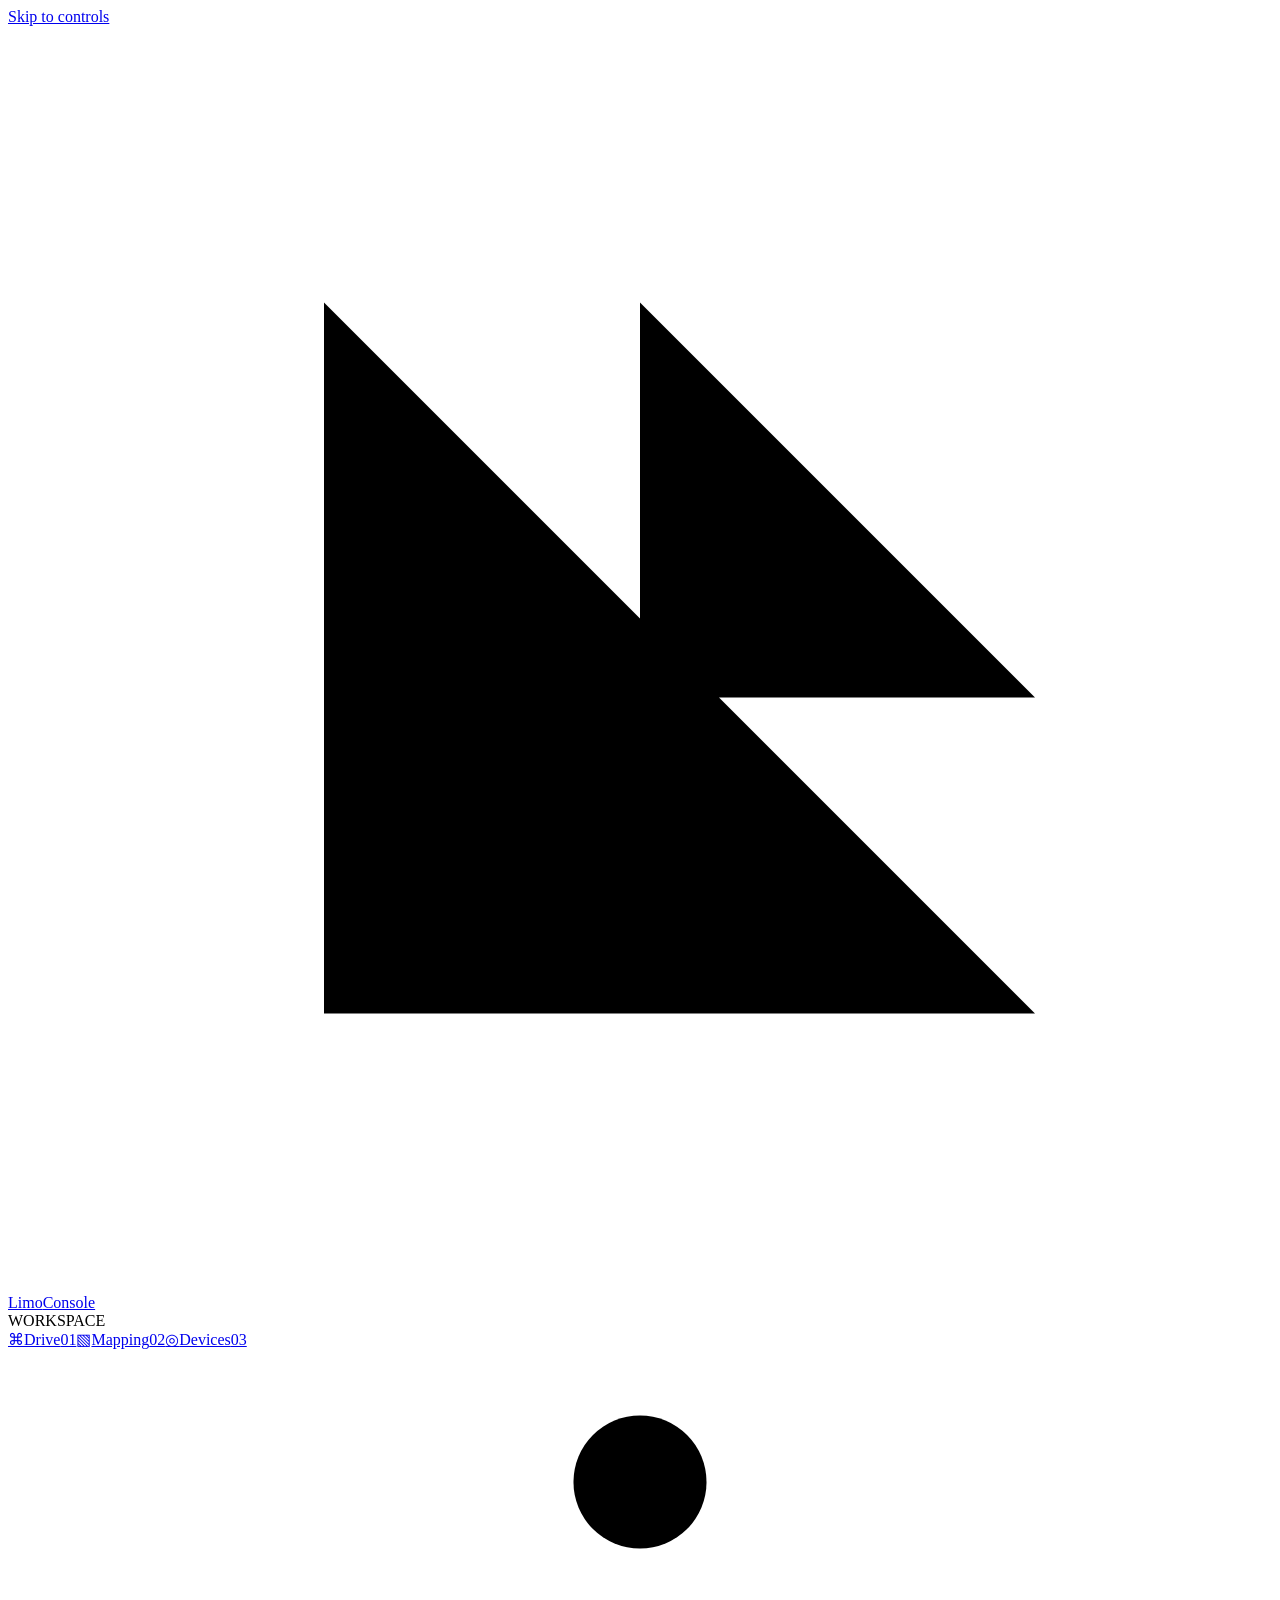
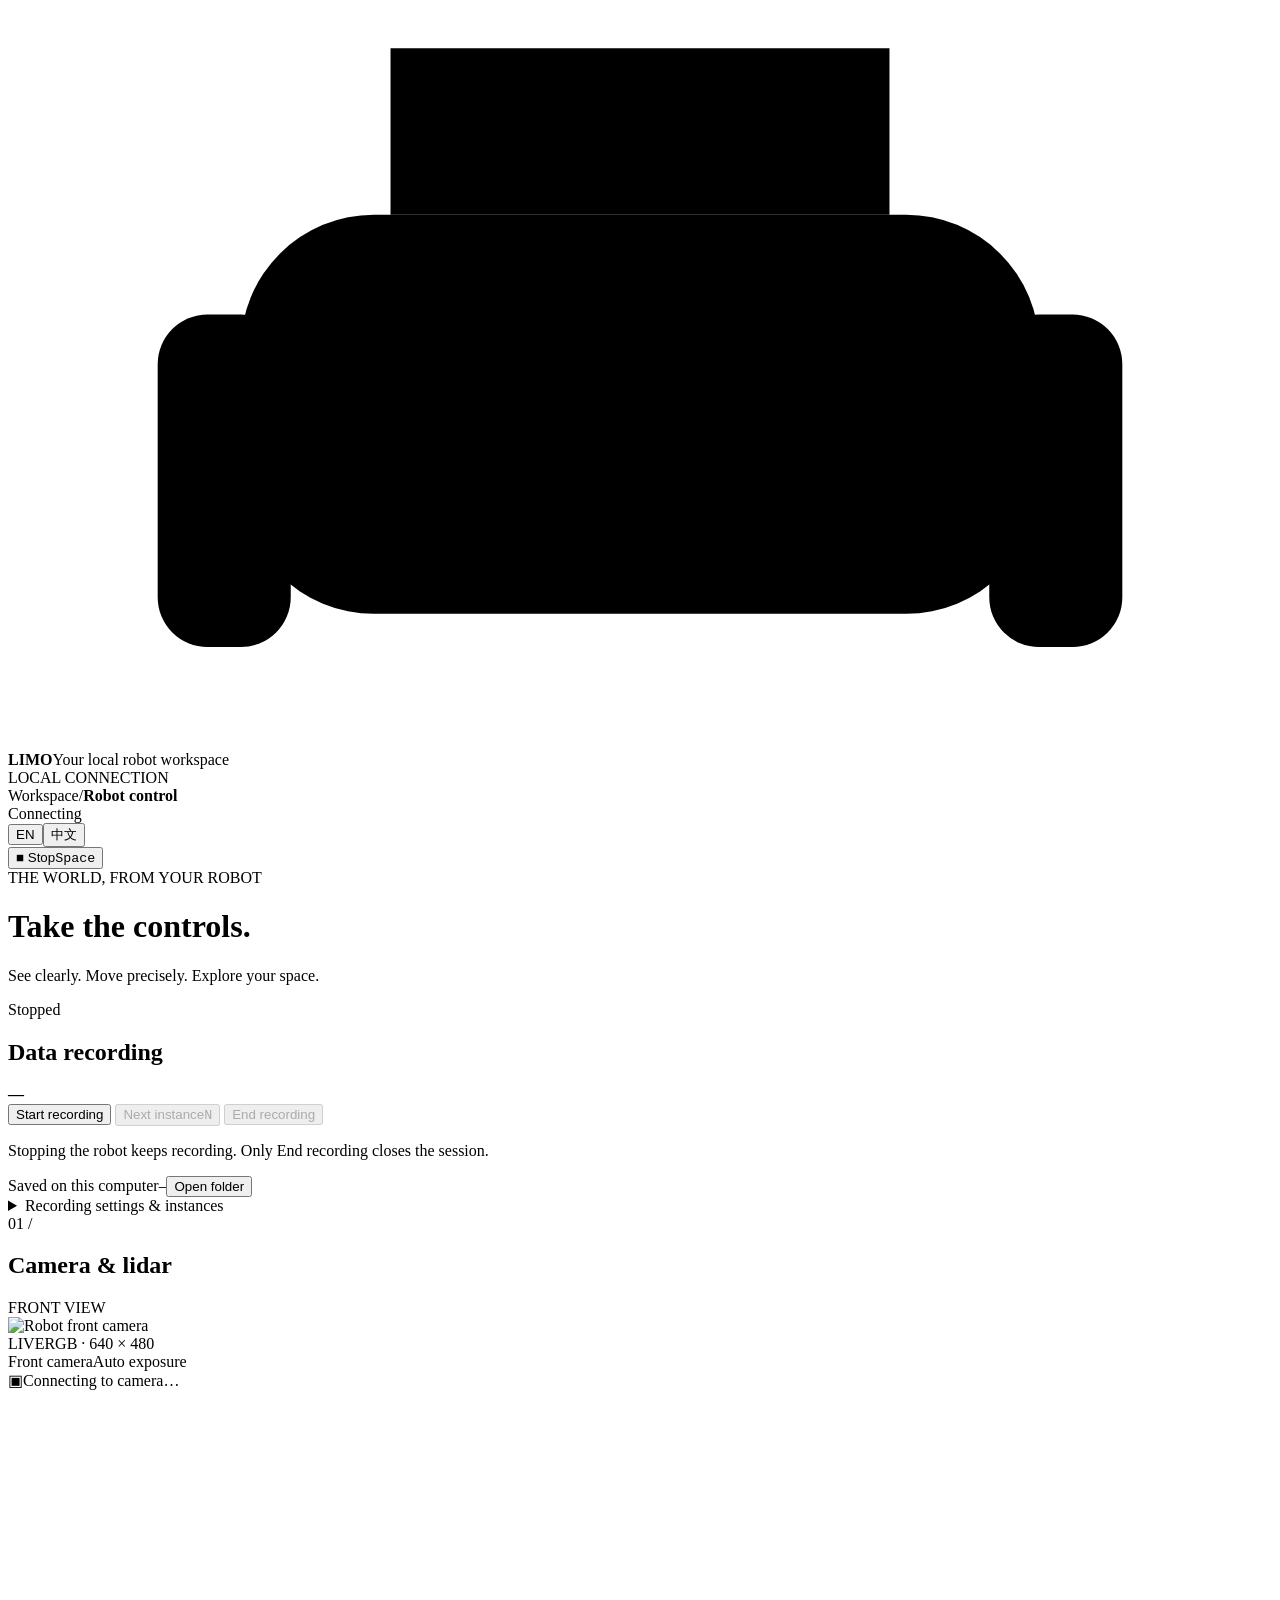
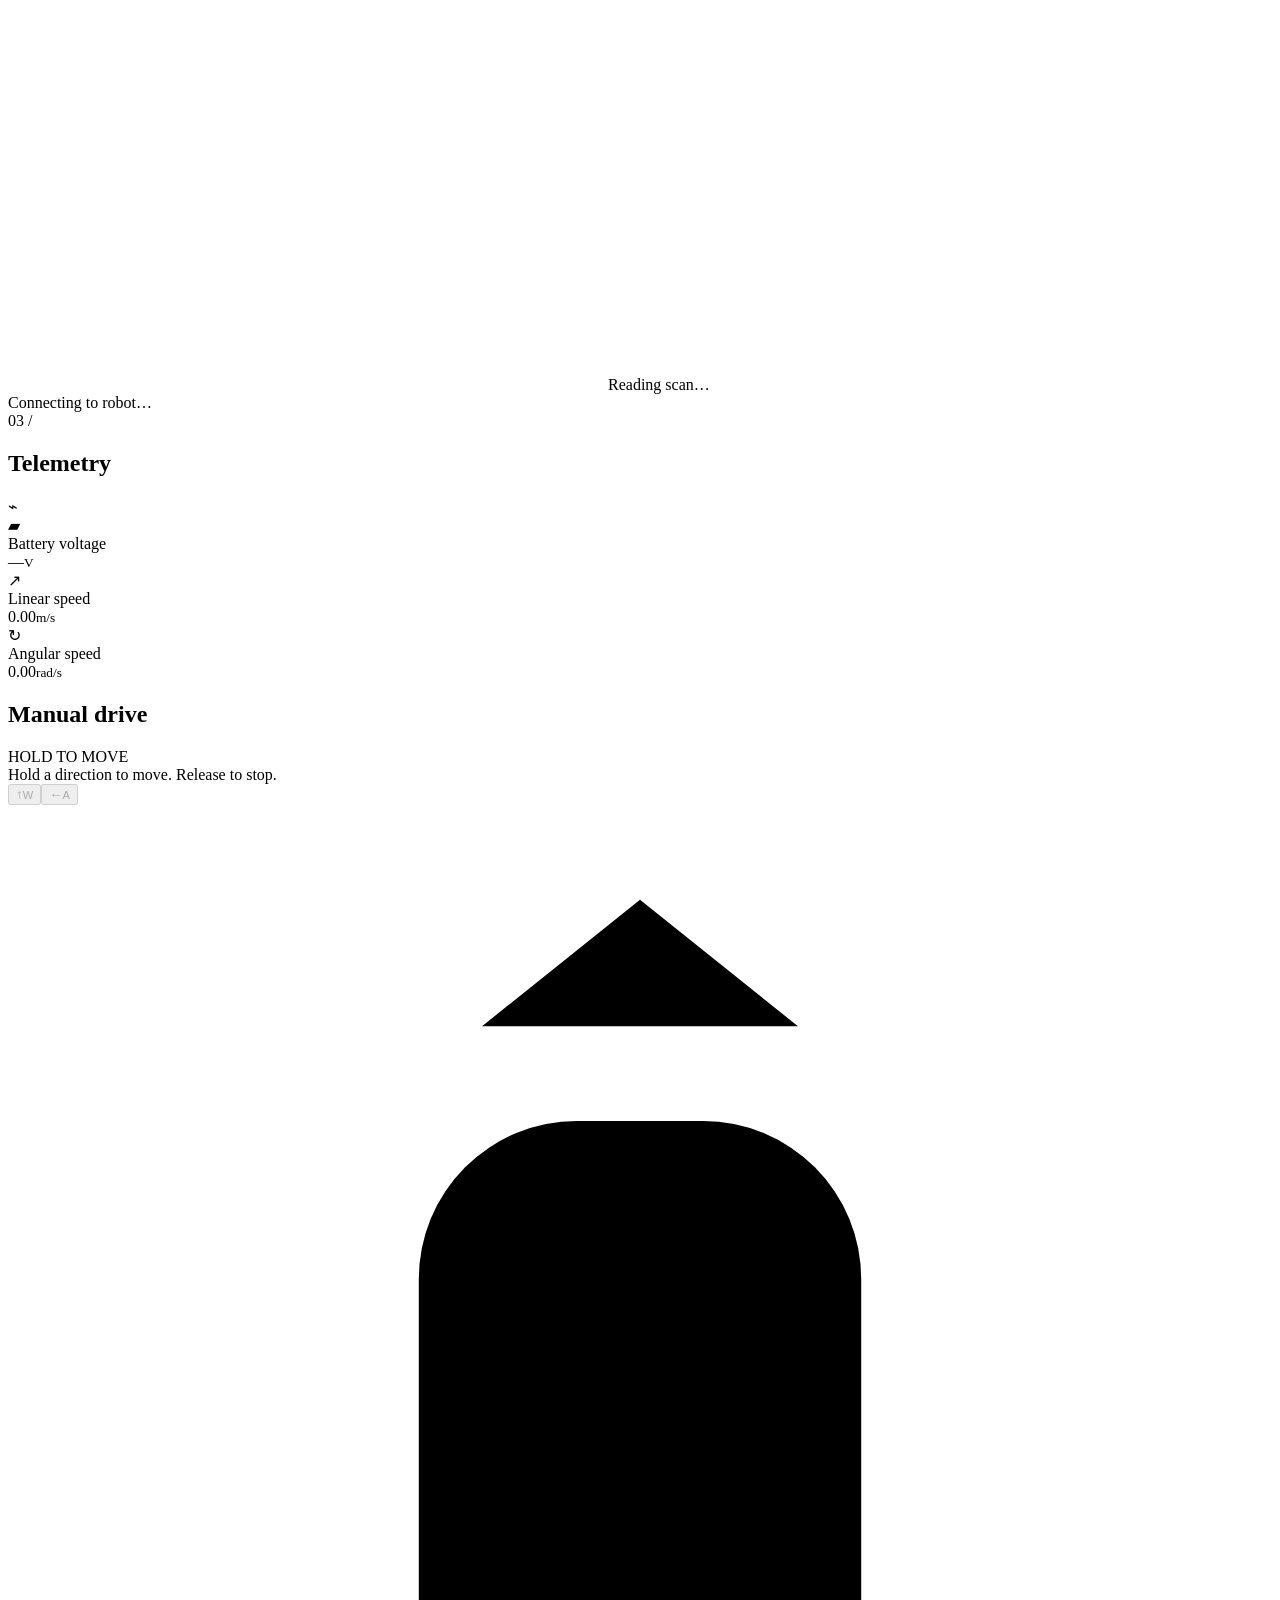
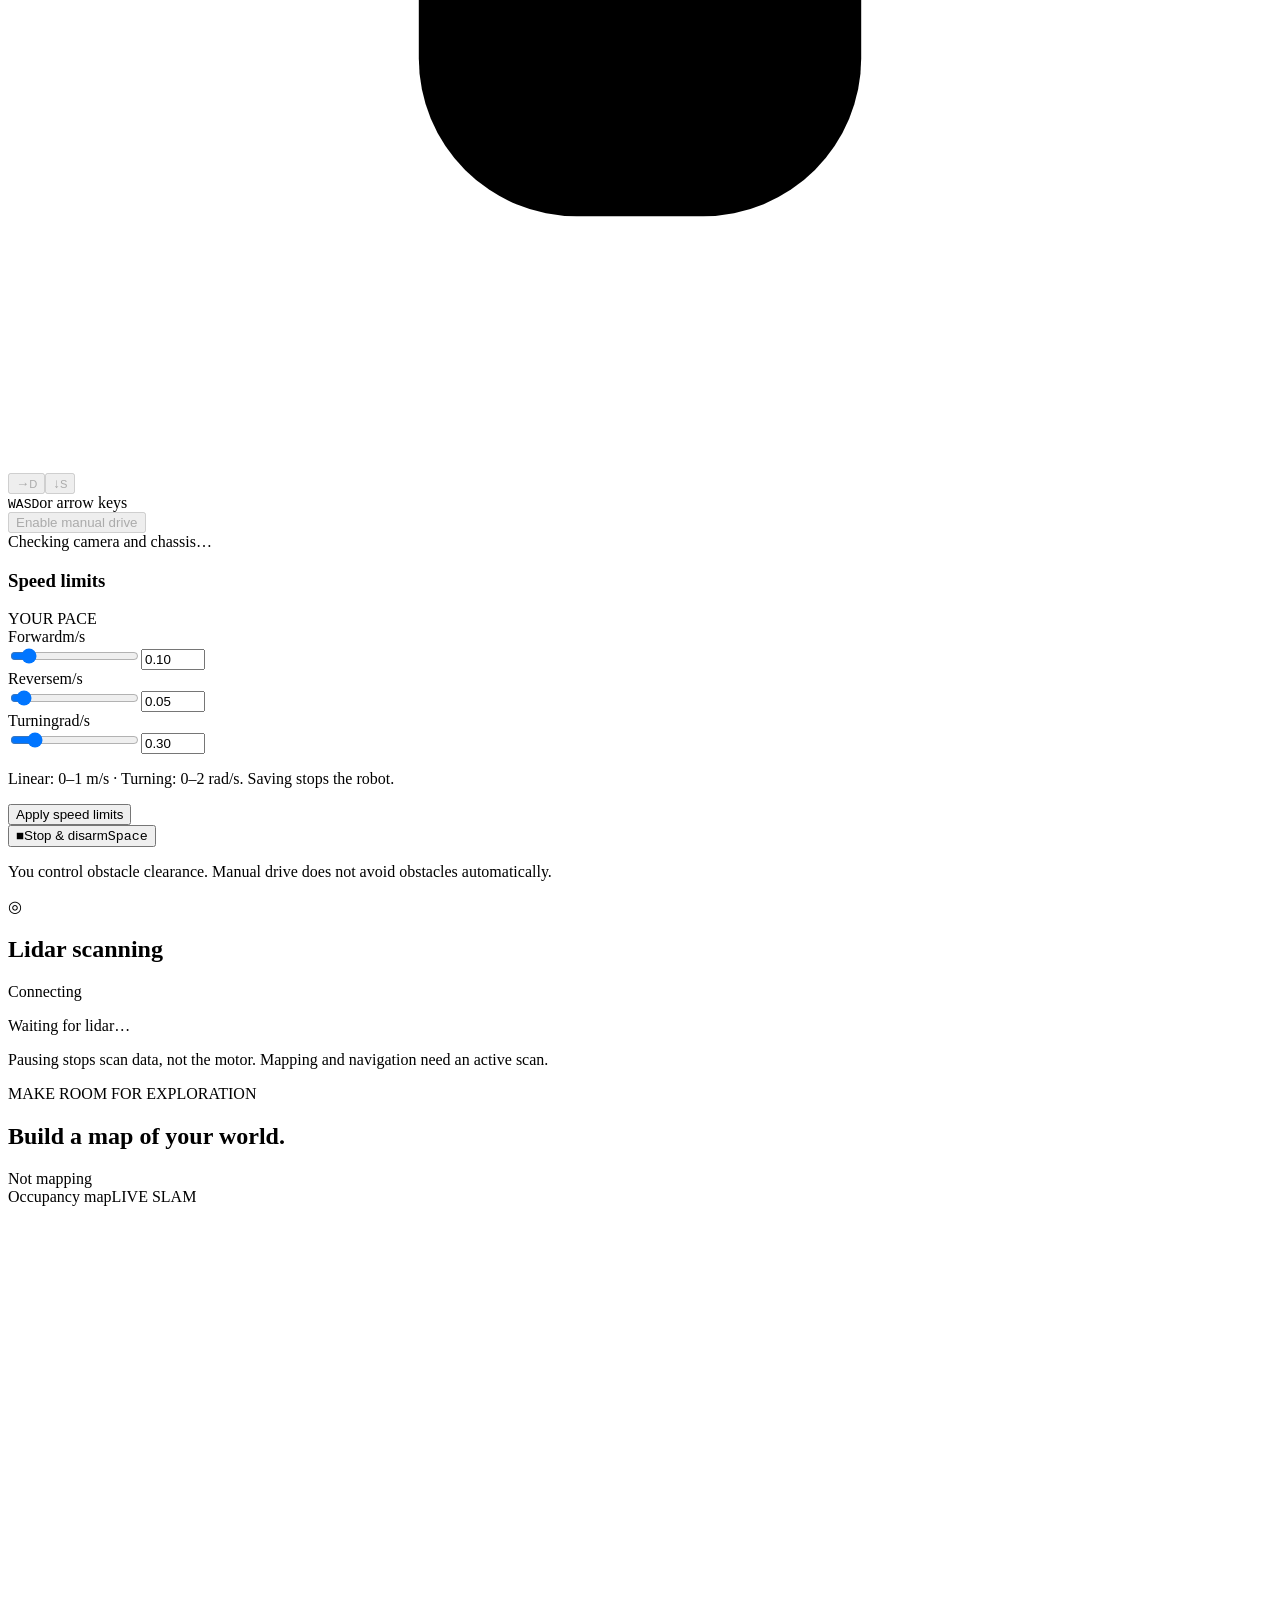
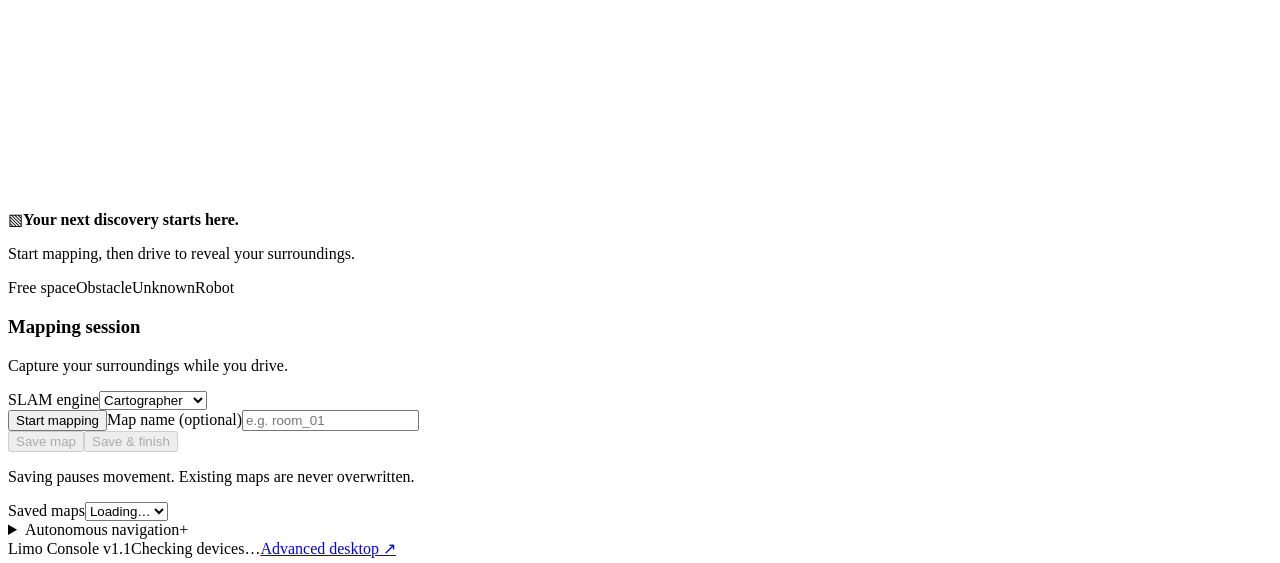
==== commit d87fb16c: "Make recording start and finish explicit, independent of robot stops" ====
--- a/robot/web/index.html
+++ b/robot/web/index.html
@@ -140,10 +140,13 @@
               <strong id="instanceLabel">—</strong
               ><span id="recordingMetrics"></span>
             </div>
-            <button id="nextInstance" class="primary" disabled>
+            <button id="startRecording" class="primary" data-i18n="Start recording">Start recording</button>
+            <button id="nextInstance" class="secondary" disabled>
               <span data-i18n="Next instance">Next instance</span><kbd>N</kbd>
             </button>
-          </div>
+            <button id="finishRecording" class="danger-outline" data-i18n="End recording" disabled>End recording</button>
+          </div>
+          <p class="setting-note" data-i18n="Stopping the robot keeps recording. Only End recording closes the session.">Stopping the robot keeps recording. Only End recording closes the session.</p>
           <div class="recording-path">
             <span data-i18n="Saved on this computer"
               >Saved on this computer</span
@@ -216,14 +219,7 @@
                 class="secondary"
                 data-i18n="Retry recording"
               >
-                Retry recording</button
-              ><button
-                id="finishRecording"
-                class="danger-outline"
-                data-i18n="Stop & finish recording"
-              >
-                Stop &amp; finish recording
-              </button>
+                Retry recording</button>
             </div>
             <ol id="instanceList"></ol>
           </details>
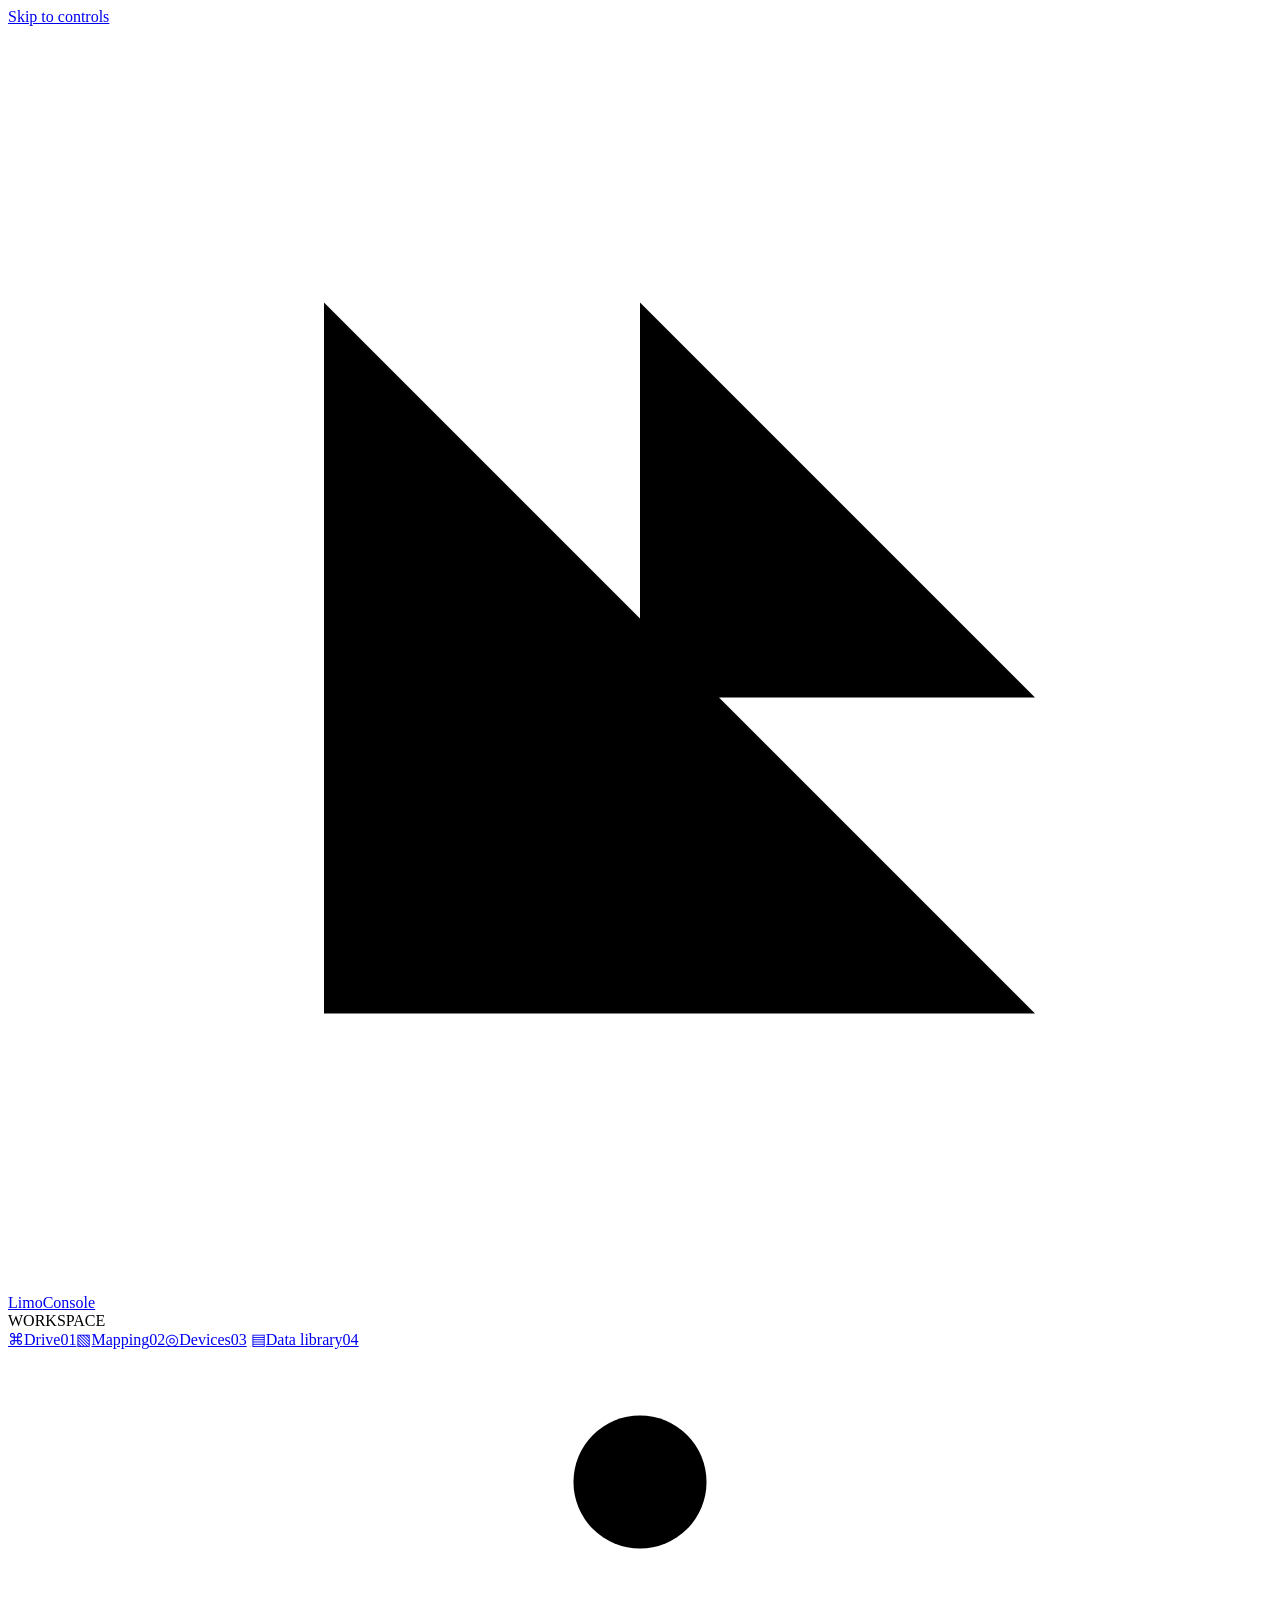
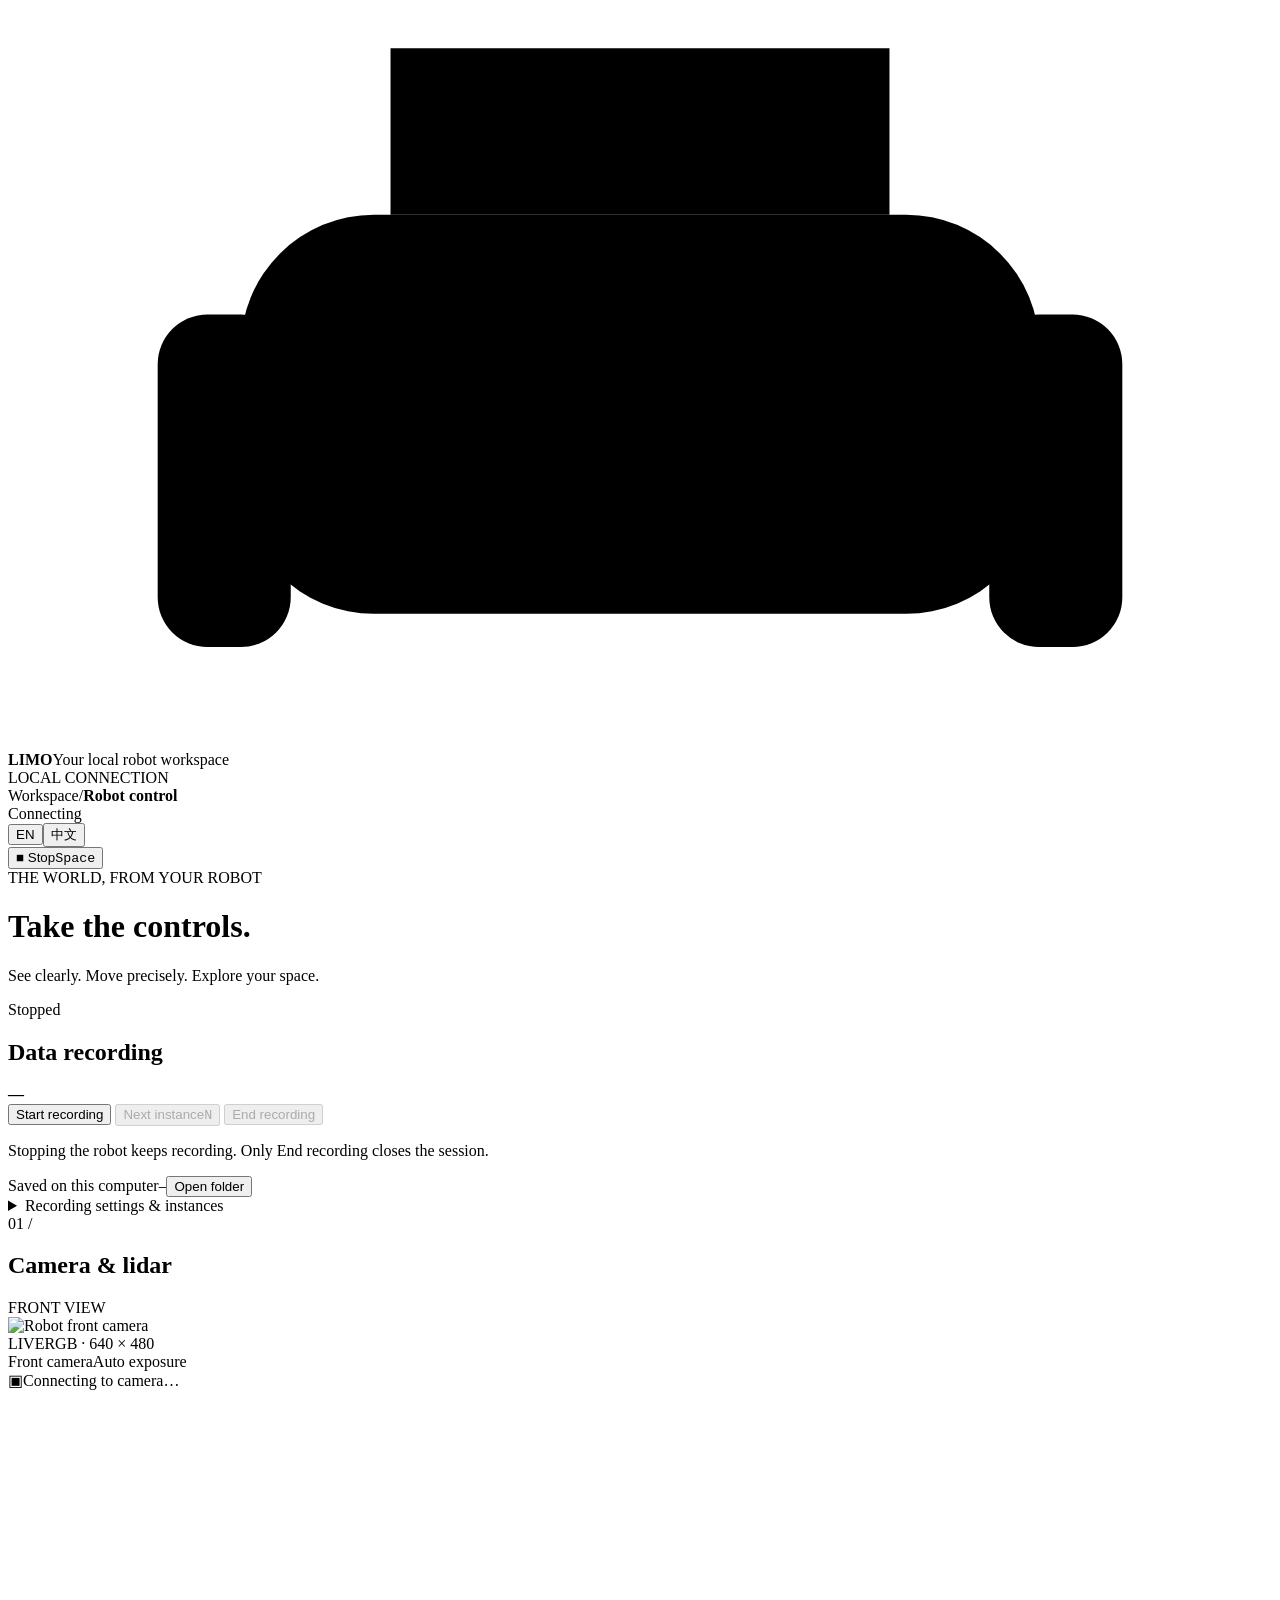
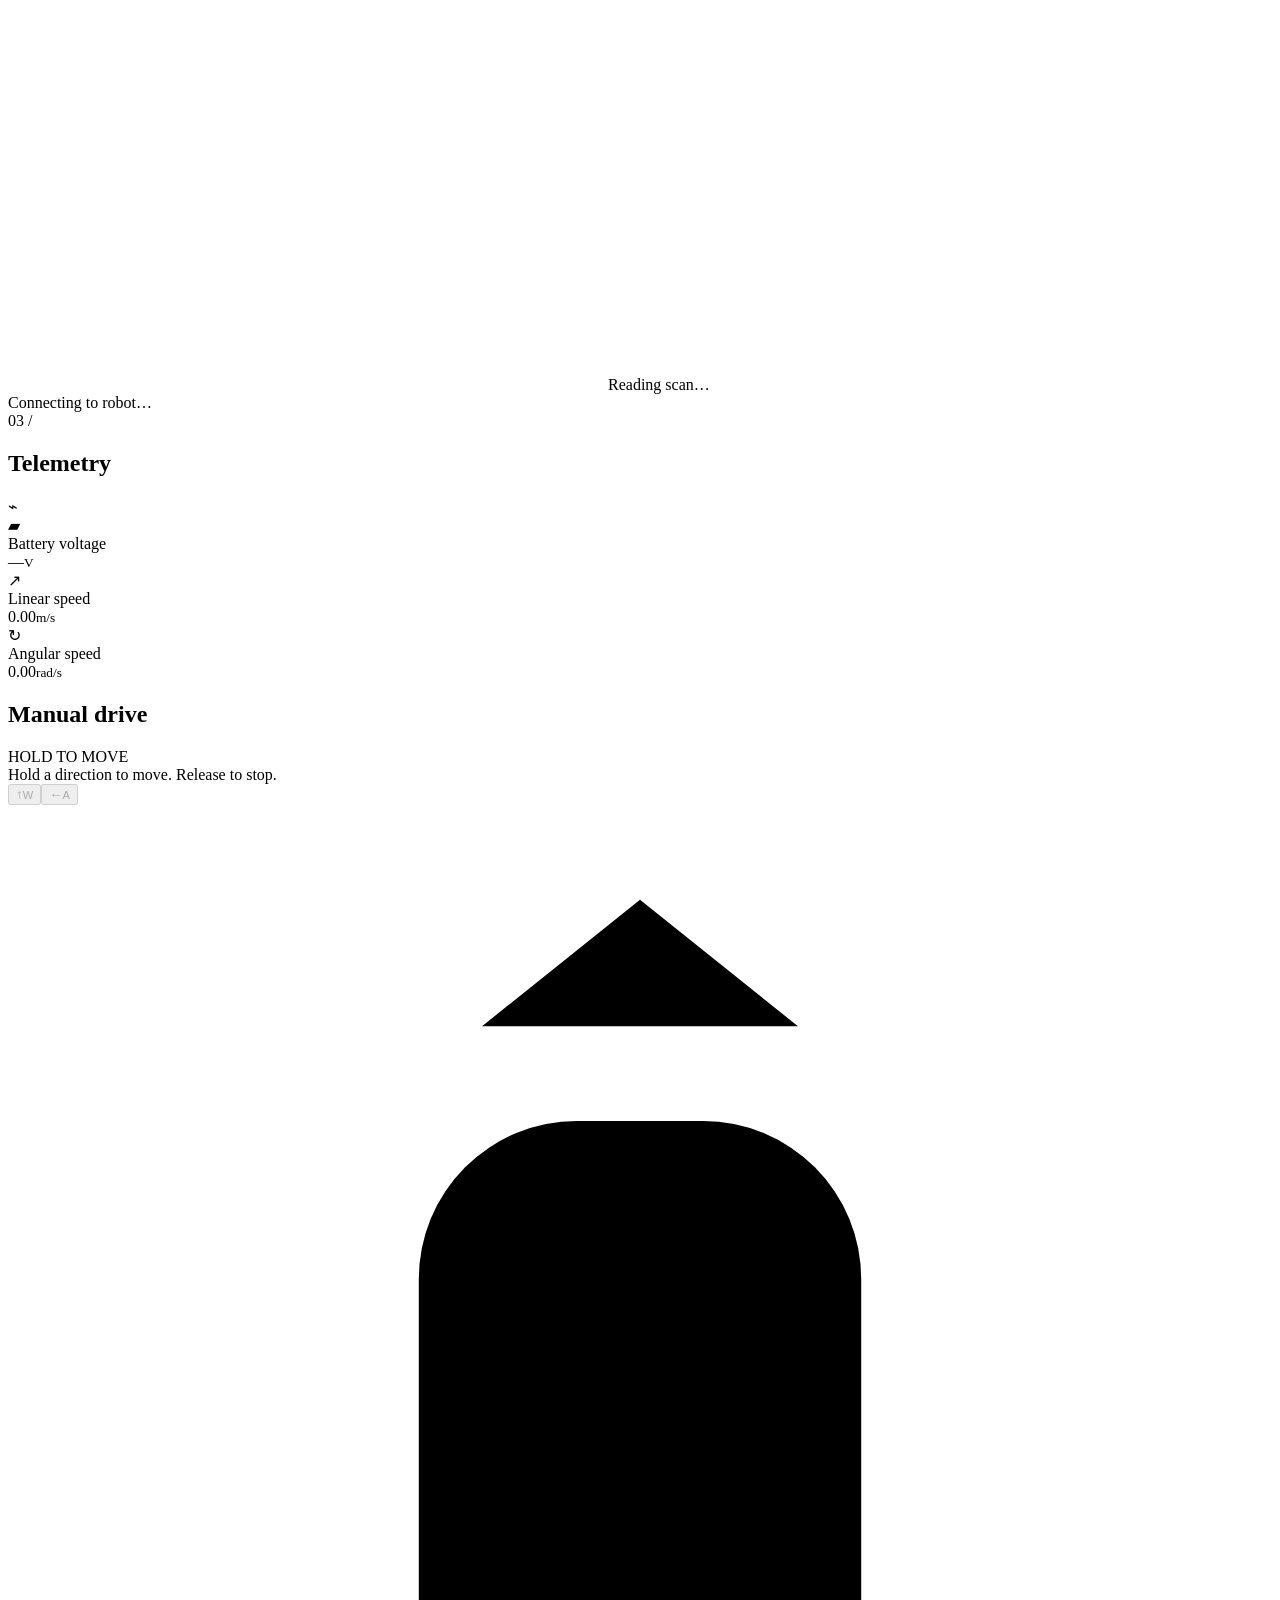
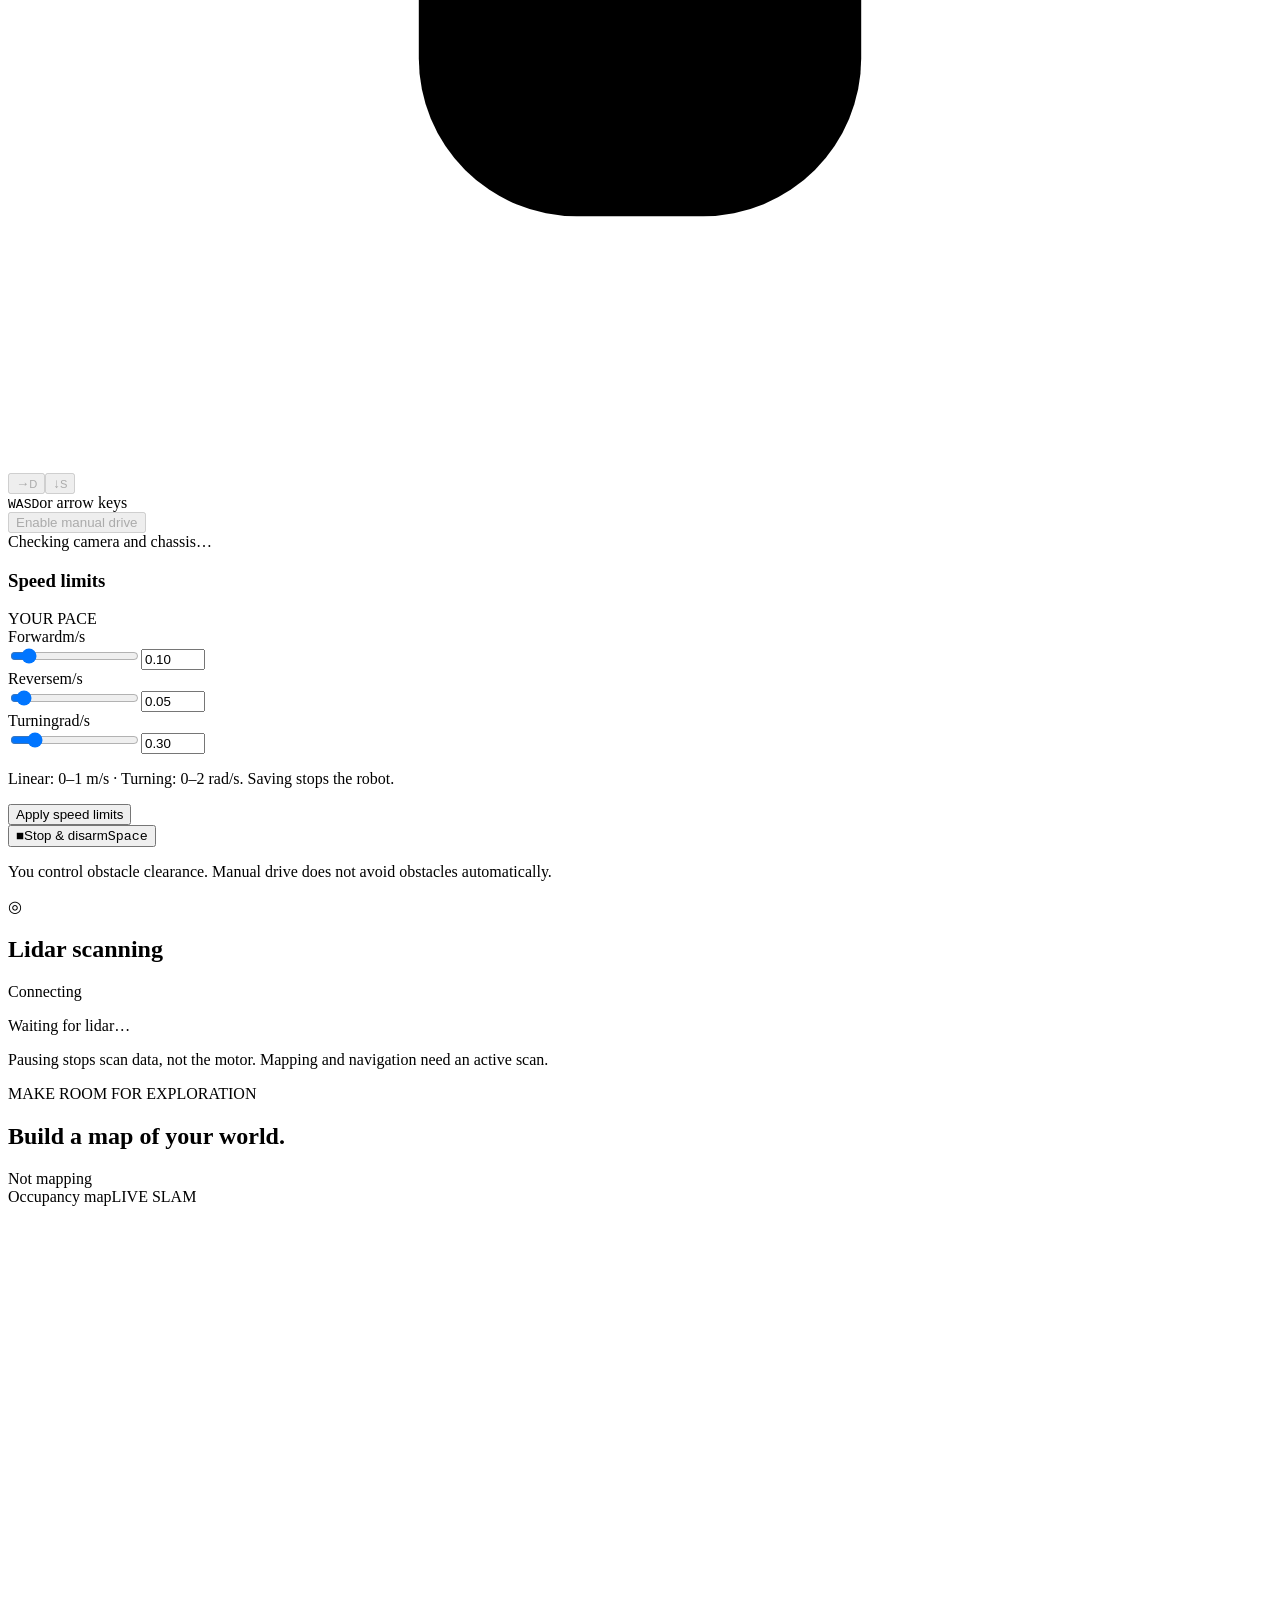
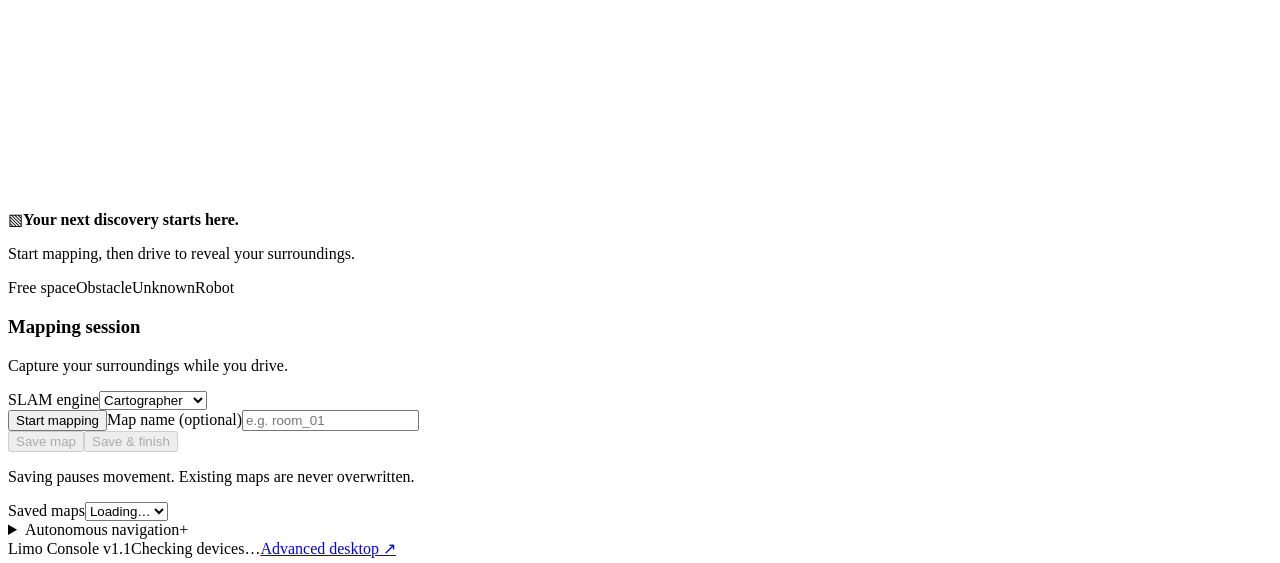
==== commit 67842ba6: "Add local recording library with playback, trajectory plots and verified CSV export" ====
--- a/robot/web/index.html
+++ b/robot/web/index.html
@@ -49,6 +49,7 @@
           ><span data-i18n="Devices">Devices</span
           ><span class="nav-index">03</span></a
         >
+        <a href="/data" class="nav-link"><span class="nav-icon" aria-hidden="true">▤</span><span data-i18n="Data library">Data library</span><span class="nav-index">04</span></a>
       </nav>
       <div class="sidebar-bottom">
         <div class="robot-avatar" aria-hidden="true">
@@ -620,6 +621,7 @@
               </div>
               <div class="map-dimensions" id="mappingDimensions"></div>
               <div class="map-progress" id="mappingStatus" role="status"></div>
+              <div id="mapHealth" class="nav-detail"></div>
             </div>
             <div class="mapping-controls">
               <h3 data-i18n="Mapping session">Mapping session</h3>
@@ -702,6 +704,13 @@
                   ><span>+</span>
                 </summary>
                 <div class="nav-controls">
+                  <p class="setting-note" data-i18n="Load a saved map using the robot's actual pose on that map. Loading never sends a driving goal.">Load a saved map using the robot's actual pose on that map. Loading never sends a driving goal.</p>
+                  <div class="recording-settings-grid">
+                    <label>X (m)<input id="localizeX" type="number" step="0.01" /></label>
+                    <label>Y (m)<input id="localizeY" type="number" step="0.01" /></label>
+                    <label><span data-i18n="Heading (degrees)">Heading (degrees)</span><input id="localizeYaw" type="number" step="1" /></label>
+                  </div>
+                  <button id="loadSavedMap" class="secondary" data-i18n="Load saved map & localize">Load saved map &amp; localize</button>
                   <span id="navPhase" class="nav-detail"></span
                   ><button
                     id="applyMapping"
